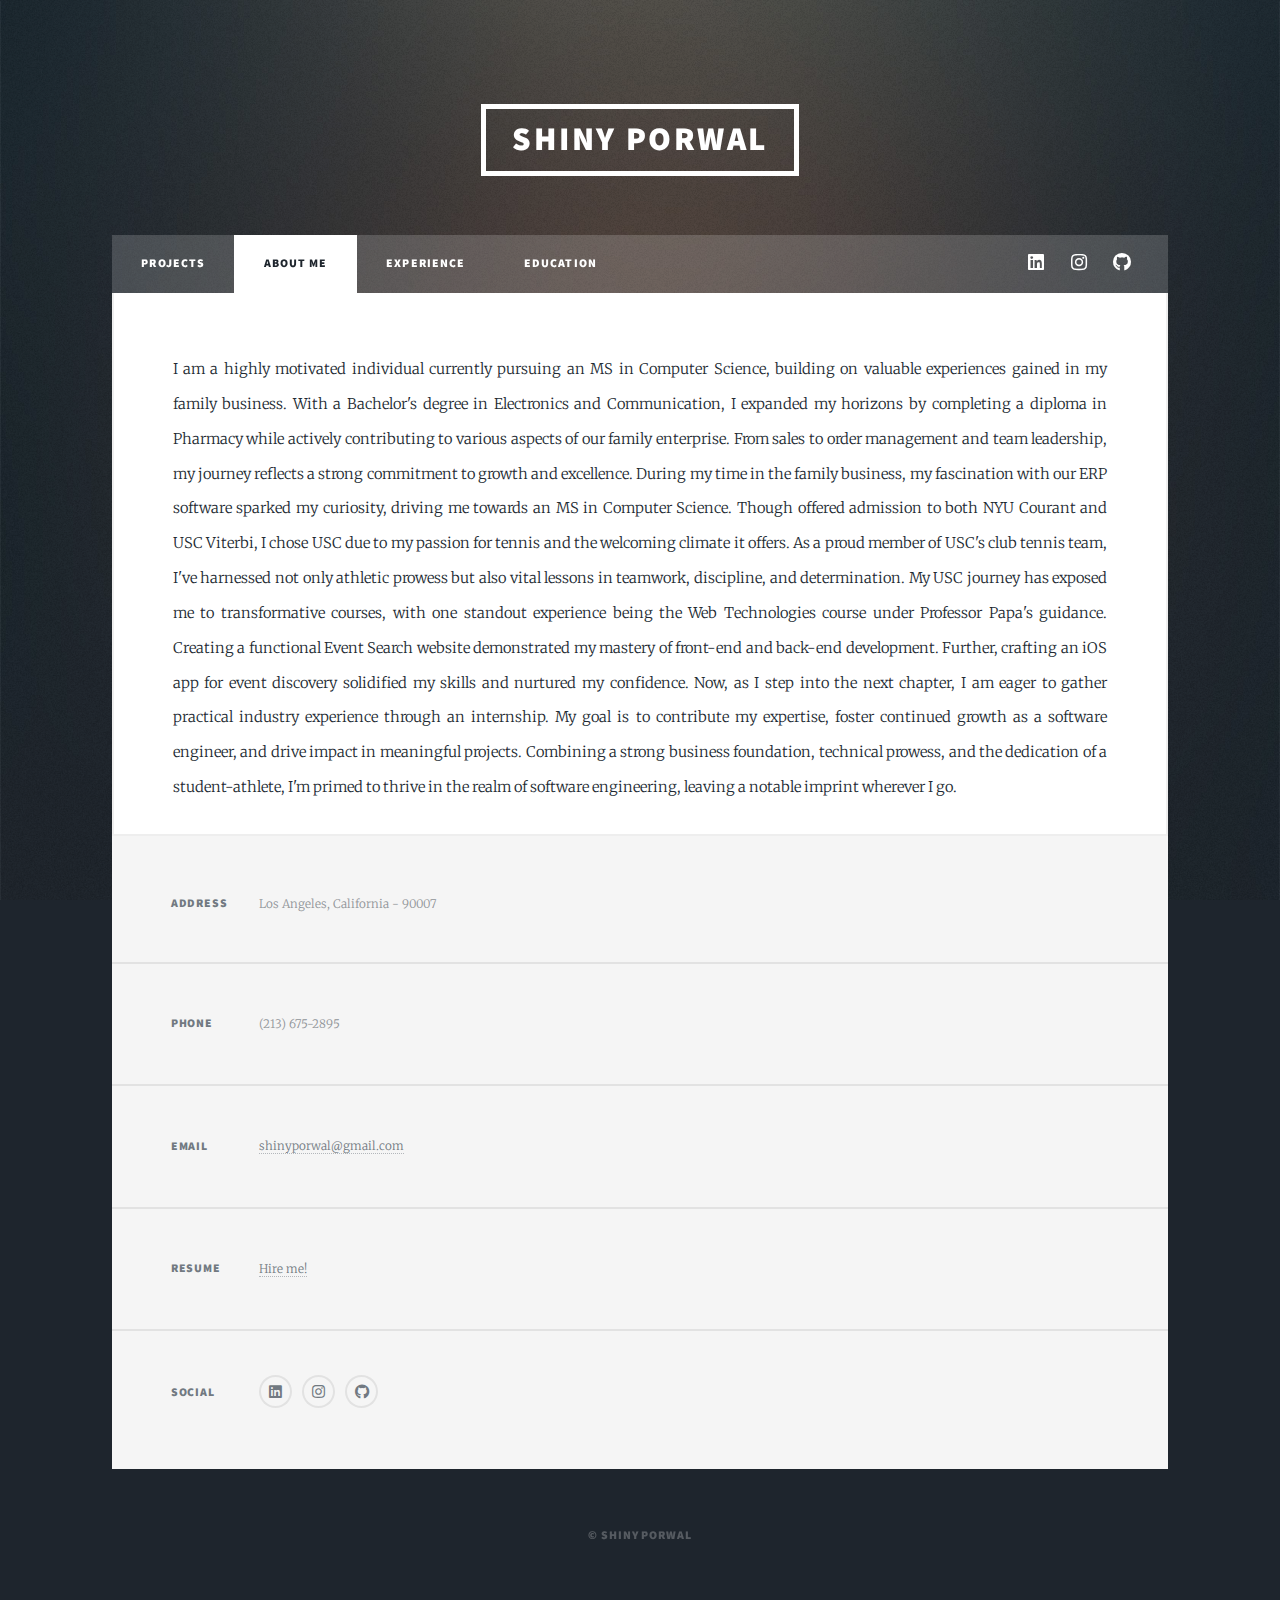
==== about.html @ 439f9ef3 "Add files via upload" ====
<!DOCTYPE html>

<html>
  <head>
    <title>About Shiny</title>
    <meta charset="utf-8" />
    <meta
      name="viewport"
      content="width=device-width, initial-scale=1, user-scalable=no"
    />
    <link rel="stylesheet" href="assets/css/main.css" />
    <noscript
      ><link rel="stylesheet" href="assets/css/noscript.css"
    /></noscript>
  </head>
  <body class="is-preload">
    <!-- Wrapper -->
    <div id="wrapper">
      <!-- Header -->
      <header id="header">
        <a class="logo">Shiny Porwal</a>
      </header>

      <!-- Nav -->
      <nav id="nav">
        <ul class="links">
          <li><a href="index.html">Projects</a></li>
          <li class="active"><a href="about.html">About Me</a></li>
          <li><a href="work.html">Experience</a></li>
          <li><a href="education.html">Education</a></li>
        </ul>
        <ul class="icons">
          <li>
            <a
              href="https://www.linkedin.com/in/shinyporwal/"
              target="_blank"
              class="icon brands alt fa-linkedin"
              ><span class="label">LinkedIn</span></a
            >
          </li>
          <li>
            <a
              href="https://instagram.com/harrshithjain?igshid=OGQ5ZDc2ODk2ZA=="
              target="_blank"
              class="icon brands alt fa-instagram"
              ><span class="label">Instagram</span></a
            >
          </li>
          <li>
            <a
              href="https://github.com/constharshit"
              target="_blank"
              class="icon brands alt fa-github"
              ><span class="label">GitHub</span></a
            >
          </li>
        </ul>
      </nav>

      <!-- Main -->
      <div id="main">
        <!-- Box -->

        <div class="box">
        
          <p>
            I am a highly motivated individual currently pursuing an MS in
            Computer Science, building on valuable experiences gained in my
            family business. With a Bachelor's degree in Electronics and
            Communication, I expanded my horizons by completing a diploma in
            Pharmacy while actively contributing to various aspects of our
            family enterprise. From sales to order management and team
            leadership, my journey reflects a strong commitment to growth and
            excellence. During my time in the family business, my fascination
            with our ERP software sparked my curiosity, driving me towards an MS
            in Computer Science. Though offered admission to both NYU Courant
            and USC Viterbi, I chose USC due to my passion for tennis and the
            welcoming climate it offers. As a proud member of USC's club tennis
            team, I've harnessed not only athletic prowess but also vital
            lessons in teamwork, discipline, and determination. My USC journey
            has exposed me to transformative courses, with one standout
            experience being the Web Technologies course under Professor Papa's
            guidance. Creating a functional Event Search website demonstrated my
            mastery of front-end and back-end development. Further, crafting an
            iOS app for event discovery solidified my skills and nurtured my
            confidence. Now, as I step into the next chapter, I am eager to
            gather practical industry experience through an internship. My goal
            is to contribute my expertise, foster continued growth as a software
            engineer, and drive impact in meaningful projects. Combining a
            strong business foundation, technical prowess, and the dedication of
            a student-athlete, I'm primed to thrive in the realm of software
            engineering, leaving a notable imprint wherever I go.
          </p>
        </div>

        
      </div>

      <footer id="footer">
        <section class="split contact">
          <section class="alt">
            <h3>Address</h3>
            <p>Los Angeles, California - 90007</p>
          </section>
          <section>
            <h3>Phone</h3>
            <p>(213) 675-2895</p>
          </section>
          <section>
            <h3>Email</h3>
            <p>
              <a href="mailto:shinyporwal@gmail.com" target="_blank"
                >shinyporwal@gmail.com</a
              >
            </p>
          </section>
          <section>
            <h3>Resume</h3>
            <p>
              <a
                id="resumeLink"
                href="/assets/documents/ShinyPorwal_Porwal_Resume.pdf"
                target="_blank"
                >Hire me!</a
              >
            </p>
          </section>
          <section>
            <h3>Social</h3>
            <ul class="icons alt">
              <li>
                <a
                  href="https://www.linkedin.com/in/shinyporwal/"
                  target="_blank"
                  class="icon brands alt fa-linkedin"
                  ><span class="label">LinkedIn</span></a
                >
              </li>
              <li>
                <a
                  href="https://instagram.com/harrshithjain?igshid=OGQ5ZDc2ODk2ZA=="
                  target="_blank"
                  class="icon brands alt fa-instagram"
                  ><span class="label">Instagram</span></a
                >
              </li>
              <li>
                <a
                  href="https://github.com/constharshit"
                  target="_blank"
                  class="icon brands alt fa-github"
                  ><span class="label">GitHub</span></a
                >
              </li>
            </ul>
          </section>
        </section>
      </footer>

      <!-- Copyright -->
      <div id="copyright">
        <ul>
          <li>&copy; Shiny Porwal</li>
         
        </ul>
      </div>
    </div>

    <!-- Scripts -->
    <script src="assets/js/jquery.min.js"></script>
    <script src="assets/js/jquery.scrollex.min.js"></script>
    <script src="assets/js/jquery.scrolly.min.js"></script>
    <script src="assets/js/browser.min.js"></script>
    <script src="assets/js/breakpoints.min.js"></script>
    <script src="assets/js/util.js"></script>
    <script src="assets/js/main.js"></script>
  </body>
</html>
---- assets/css/main.css ----
@import url(fontawesome-all.min.css);
@import url("https://fonts.googleapis.com/css?family=Merriweather:300,700,300italic,700italic|Source+Sans+Pro:900");

/*
	Massively by HTML5 UP
	html5up.net | @ajlkn
	Free for personal and commercial use under the CCA 3.0 license (html5up.net/license)
*/

html, body, div, span, applet, object,
iframe, h1, h2, h3, h4, h5, h6, p, blockquote,
pre, a, abbr, acronym, address, big, cite,
code, del, dfn, em, img, ins, kbd, q, s, samp,
small, strike, strong, sub, sup, tt, var, b,
u, i, center, dl, dt, dd, ol, ul, li, fieldset,
form, label, legend, table, caption, tbody,
tfoot, thead, tr, th, td, article, aside,
canvas, details, embed, figure, figcaption,
footer, header, hgroup, menu, nav, output, ruby,
section, summary, time, mark, audio, video {
	margin: 0;
	padding: 0;
	border: 0;
	font-size: 100%;
	font: inherit;
	vertical-align: baseline;}

article, aside, details, figcaption, figure,
footer, header, hgroup, menu, nav, section {
	display: block;}

body {
	line-height: 1;
}

ol, ul {
	list-style: none;
}

blockquote, q {
	quotes: none;
}

	blockquote:before, blockquote:after, q:before, q:after {
		content: '';
		content: none;
	}

table {
	border-collapse: collapse;
	border-spacing: 0;
}

body {
	-webkit-text-size-adjust: none;
}

mark {
	background-color: transparent;
	color: inherit;
}

input::-moz-focus-inner {
	border: 0;
	padding: 0;
}

input, select, textarea {
	-moz-appearance: none;
	-webkit-appearance: none;
	-ms-appearance: none;
	appearance: none;
}

/* Basic */

	@-ms-viewport {
		width: device-width;
	}

	body {
		-ms-overflow-style: scrollbar;
	}

	@media screen and (max-width: 480px) {

		html, body {
			min-width: 320px;
		}

	}

	html {
		box-sizing: border-box;
	}

	*, *:before, *:after {
		box-sizing: inherit;
	}

	body {
		background-color: #1e252d;
	}

		body.is-preload *, body.is-preload *:before, body.is-preload *:after {
			-moz-animation: none !important;
			-webkit-animation: none !important;
			-ms-animation: none !important;
			animation: none !important;
			-moz-transition: none !important;
			-webkit-transition: none !important;
			-ms-transition: none !important;
			transition: none !important;
		}

/* Type */

	html {
		font-size: 16pt;
	}

		@media screen and (max-width: 1680px) {

			html {
				font-size: 12pt;
			}

		}

		@media screen and (max-width: 1280px) {

			html {
				font-size: 11pt;
			}

		}

		@media screen and (max-width: 360px) {

			html {
				font-size: 10pt;
			}

		}

	body {
		color: #212931;
	}

	body, input, select, textarea {
		font-family: "Merriweather", Georgia, serif;
		font-weight: 300;
		font-size: 1rem;
		line-height: 2.375;
	}

	a {
		-moz-transition: color 0.2s ease-in-out, background-color 0.2s ease-in-out, border-color 0.2s ease-in-out, box-shadow 0.2s ease-in-out;
		-webkit-transition: color 0.2s ease-in-out, background-color 0.2s ease-in-out, border-color 0.2s ease-in-out, box-shadow 0.2s ease-in-out;
		-ms-transition: color 0.2s ease-in-out, background-color 0.2s ease-in-out, border-color 0.2s ease-in-out, box-shadow 0.2s ease-in-out;
		transition: color 0.2s ease-in-out, background-color 0.2s ease-in-out, border-color 0.2s ease-in-out, box-shadow 0.2s ease-in-out;
		border-bottom: dotted 1px;
		text-decoration: none;
	}

		a:hover {
			border-bottom-color: transparent;
		}

	strong, b {
		font-weight: 600;
	}

	em, i {
		font-style: italic;
	}

	p {
		text-align: justify;
		margin: 0 0 2rem 0;
	}

	h1, h2, h3, h4, h5, h6 {
		font-family: "Source Sans Pro", Helvetica, sans-serif;
		font-weight: 900;
		line-height: 1.5;
		letter-spacing: 0.075em;
		text-transform: uppercase;
		margin: 0 0 1rem 0;
	}

		h1 a, h2 a, h3 a, h4 a, h5 a, h6 a {
			border-bottom: 0;
			color: inherit;
			text-decoration: none;
		}

	h1 {
		font-size: 4rem;
		line-height: 1.1;
		margin: 0 0 2rem 0;
	}

	h2 {
		font-size: 1.75rem;
		line-height: 1.3;
		margin: 0 0 1.5rem 0;
	}

	h3 {
		font-size: 1.25rem;
		margin: 0 0 1.5rem 0;
	}

	h4 {
		font-size: 1rem;
	}

	h5 {
		font-size: 0.9rem;
	}

	h6 {
		font-size: 0.8rem;
	}

	sub {
		font-size: 0.8rem;
		position: relative;
		top: 0.5rem;
	}

	sup {
		font-size: 0.8rem;
		position: relative;
		top: -0.5rem;
	}

	blockquote {
		border-left: solid 4px;
		font-style: italic;
		margin: 0 0 2rem 0;
		padding: 0.5rem 0 0.5rem 2rem;
	}

	code {
		border: solid 2px;
		font-family: "Courier New", monospace;
		font-size: 0.9rem;
		margin: 0 0.25rem;
		padding: 0.25rem 0.65rem;
	}

	pre {
		-webkit-overflow-scrolling: touch;
		font-family: "Courier New", monospace;
		font-size: 0.9rem;
		margin: 0 0 2rem 0;
	}

		pre code {
			display: block;
			line-height: 1.75;
			padding: 1rem 1.5rem;
			overflow-x: auto;
		}

	hr {
		border: 0;
		border-bottom: solid 2px;
		margin: 3rem 0;
	}

		hr.major {
			margin: 5rem 0;
		}

	.align-left {
		text-align: left;
	}

	.align-center {
		text-align: center;
	}

	.align-right {
		text-align: right;
	}

	input, select, textarea {
		color: #212931;
	}

	a {
		color: #212931;
		border-bottom-color: rgba(33, 41, 49, 0.5);
	}

		a:hover {
			border-bottom-color: transparent;
			color: #18bfef !important;
		}

	strong, b {
		color: #212931;
	}

	h1, h2, h3, h4, h5, h6 {
		color: #212931;
	}

	blockquote {
		border-left-color: #eeeeee;
	}

	code {
		background: rgba(220, 220, 220, 0.25);
		border-color: #eeeeee;
	}

	hr {
		border-bottom-color: #eeeeee;
	}

/* Row */

	.row {
		display: flex;
		flex-wrap: wrap;
		box-sizing: border-box;
		align-items: stretch;
	}

		.row > * {
			box-sizing: border-box;
		}

		.row.gtr-uniform > * > :last-child {
			margin-bottom: 0;
		}

		.row.aln-left {
			justify-content: flex-start;
		}

		.row.aln-center {
			justify-content: center;
		}

		.row.aln-right {
			justify-content: flex-end;
		}

		.row.aln-top {
			align-items: flex-start;
		}

		.row.aln-middle {
			align-items: center;
		}

		.row.aln-bottom {
			align-items: flex-end;
		}

		.row > .imp {
			order: -1;
		}

		.row > .col-1 {
			width: 8.33333%;
		}

		.row > .off-1 {
			margin-left: 8.33333%;
		}

		.row > .col-2 {
			width: 16.66667%;
		}

		.row > .off-2 {
			margin-left: 16.66667%;
		}

		.row > .col-3 {
			width: 25%;
		}

		.row > .off-3 {
			margin-left: 25%;
		}

		.row > .col-4 {
			width: 33.33333%;
		}

		.row > .off-4 {
			margin-left: 33.33333%;
		}

		.row > .col-5 {
			width: 41.66667%;
		}

		.row > .off-5 {
			margin-left: 41.66667%;
		}

		.row > .col-6 {
			width: 50%;
		}

		.row > .off-6 {
			margin-left: 50%;
		}

		.row > .col-7 {
			width: 58.33333%;
		}

		.row > .off-7 {
			margin-left: 58.33333%;
		}

		.row > .col-8 {
			width: 66.66667%;
		}

		.row > .off-8 {
			margin-left: 66.66667%;
		}

		.row > .col-9 {
			width: 75%;
		}

		.row > .off-9 {
			margin-left: 75%;
		}

		.row > .col-10 {
			width: 83.33333%;
		}

		.row > .off-10 {
			margin-left: 83.33333%;
		}

		.row > .col-11 {
			width: 91.66667%;
		}

		.row > .off-11 {
			margin-left: 91.66667%;
		}

		.row > .col-12 {
			width: 100%;
		}

		.row > .off-12 {
			margin-left: 100%;
		}

		.row.gtr-0 {
			margin-top: 0;
			margin-left: 0rem;
		}

			.row.gtr-0 > * {
				padding: 0 0 0 0rem;
			}

			.row.gtr-0.gtr-uniform {
				margin-top: 0rem;
			}

				.row.gtr-0.gtr-uniform > * {
					padding-top: 0rem;
				}

		.row.gtr-25 {
			margin-top: 0;
			margin-left: -0.375rem;
		}

			.row.gtr-25 > * {
				padding: 0 0 0 0.375rem;
			}

			.row.gtr-25.gtr-uniform {
				margin-top: -0.375rem;
			}

				.row.gtr-25.gtr-uniform > * {
					padding-top: 0.375rem;
				}

		.row.gtr-50 {
			margin-top: 0;
			margin-left: -0.75rem;
		}

			.row.gtr-50 > * {
				padding: 0 0 0 0.75rem;
			}

			.row.gtr-50.gtr-uniform {
				margin-top: -0.75rem;
			}

				.row.gtr-50.gtr-uniform > * {
					padding-top: 0.75rem;
				}

		.row {
			margin-top: 0;
			margin-left: -1.5rem;
		}

			.row > * {
				padding: 0 0 0 1.5rem;
			}

			.row.gtr-uniform {
				margin-top: -1.5rem;
			}

				.row.gtr-uniform > * {
					padding-top: 1.5rem;
				}

		.row.gtr-150 {
			margin-top: 0;
			margin-left: -2.25rem;
		}

			.row.gtr-150 > * {
				padding: 0 0 0 2.25rem;
			}

			.row.gtr-150.gtr-uniform {
				margin-top: -2.25rem;
			}

				.row.gtr-150.gtr-uniform > * {
					padding-top: 2.25rem;
				}

		.row.gtr-200 {
			margin-top: 0;
			margin-left: -3rem;
		}

			.row.gtr-200 > * {
				padding: 0 0 0 3rem;
			}

			.row.gtr-200.gtr-uniform {
				margin-top: -3rem;
			}

				.row.gtr-200.gtr-uniform > * {
					padding-top: 3rem;
				}

		@media screen and (max-width: 1680px) {

			.row {
				display: flex;
				flex-wrap: wrap;
				box-sizing: border-box;
				align-items: stretch;
			}

				.row > * {
					box-sizing: border-box;
				}

				.row.gtr-uniform > * > :last-child {
					margin-bottom: 0;
				}

				.row.aln-left {
					justify-content: flex-start;
				}

				.row.aln-center {
					justify-content: center;
				}

				.row.aln-right {
					justify-content: flex-end;
				}

				.row.aln-top {
					align-items: flex-start;
				}

				.row.aln-middle {
					align-items: center;
				}

				.row.aln-bottom {
					align-items: flex-end;
				}

				.row > .imp-xlarge {
					order: -1;
				}

				.row > .col-1-xlarge {
					width: 8.33333%;
				}

				.row > .off-1-xlarge {
					margin-left: 8.33333%;
				}

				.row > .col-2-xlarge {
					width: 16.66667%;
				}

				.row > .off-2-xlarge {
					margin-left: 16.66667%;
				}

				.row > .col-3-xlarge {
					width: 25%;
				}

				.row > .off-3-xlarge {
					margin-left: 25%;
				}

				.row > .col-4-xlarge {
					width: 33.33333%;
				}

				.row > .off-4-xlarge {
					margin-left: 33.33333%;
				}

				.row > .col-5-xlarge {
					width: 41.66667%;
				}

				.row > .off-5-xlarge {
					margin-left: 41.66667%;
				}

				.row > .col-6-xlarge {
					width: 50%;
				}

				.row > .off-6-xlarge {
					margin-left: 50%;
				}

				.row > .col-7-xlarge {
					width: 58.33333%;
				}

				.row > .off-7-xlarge {
					margin-left: 58.33333%;
				}

				.row > .col-8-xlarge {
					width: 66.66667%;
				}

				.row > .off-8-xlarge {
					margin-left: 66.66667%;
				}

				.row > .col-9-xlarge {
					width: 75%;
				}

				.row > .off-9-xlarge {
					margin-left: 75%;
				}

				.row > .col-10-xlarge {
					width: 83.33333%;
				}

				.row > .off-10-xlarge {
					margin-left: 83.33333%;
				}

				.row > .col-11-xlarge {
					width: 91.66667%;
				}

				.row > .off-11-xlarge {
					margin-left: 91.66667%;
				}

				.row > .col-12-xlarge {
					width: 100%;
				}

				.row > .off-12-xlarge {
					margin-left: 100%;
				}

				.row.gtr-0 {
					margin-top: 0;
					margin-left: 0rem;
				}

					.row.gtr-0 > * {
						padding: 0 0 0 0rem;
					}

					.row.gtr-0.gtr-uniform {
						margin-top: 0rem;
					}

						.row.gtr-0.gtr-uniform > * {
							padding-top: 0rem;
						}

				.row.gtr-25 {
					margin-top: 0;
					margin-left: -0.375rem;
				}

					.row.gtr-25 > * {
						padding: 0 0 0 0.375rem;
					}

					.row.gtr-25.gtr-uniform {
						margin-top: -0.375rem;
					}

						.row.gtr-25.gtr-uniform > * {
							padding-top: 0.375rem;
						}

				.row.gtr-50 {
					margin-top: 0;
					margin-left: -0.75rem;
				}

					.row.gtr-50 > * {
						padding: 0 0 0 0.75rem;
					}

					.row.gtr-50.gtr-uniform {
						margin-top: -0.75rem;
					}

						.row.gtr-50.gtr-uniform > * {
							padding-top: 0.75rem;
						}

				.row {
					margin-top: 0;
					margin-left: -1.5rem;
				}

					.row > * {
						padding: 0 0 0 1.5rem;
					}

					.row.gtr-uniform {
						margin-top: -1.5rem;
					}

						.row.gtr-uniform > * {
							padding-top: 1.5rem;
						}

				.row.gtr-150 {
					margin-top: 0;
					margin-left: -2.25rem;
				}

					.row.gtr-150 > * {
						padding: 0 0 0 2.25rem;
					}

					.row.gtr-150.gtr-uniform {
						margin-top: -2.25rem;
					}

						.row.gtr-150.gtr-uniform > * {
							padding-top: 2.25rem;
						}

				.row.gtr-200 {
					margin-top: 0;
					margin-left: -3rem;
				}

					.row.gtr-200 > * {
						padding: 0 0 0 3rem;
					}

					.row.gtr-200.gtr-uniform {
						margin-top: -3rem;
					}

						.row.gtr-200.gtr-uniform > * {
							padding-top: 3rem;
						}

		}

		@media screen and (max-width: 1280px) {

			.row {
				display: flex;
				flex-wrap: wrap;
				box-sizing: border-box;
				align-items: stretch;
			}

				.row > * {
					box-sizing: border-box;
				}

				.row.gtr-uniform > * > :last-child {
					margin-bottom: 0;
				}

				.row.aln-left {
					justify-content: flex-start;
				}

				.row.aln-center {
					justify-content: center;
				}

				.row.aln-right {
					justify-content: flex-end;
				}

				.row.aln-top {
					align-items: flex-start;
				}

				.row.aln-middle {
					align-items: center;
				}

				.row.aln-bottom {
					align-items: flex-end;
				}

				.row > .imp-large {
					order: -1;
				}

				.row > .col-1-large {
					width: 8.33333%;
				}

				.row > .off-1-large {
					margin-left: 8.33333%;
				}

				.row > .col-2-large {
					width: 16.66667%;
				}

				.row > .off-2-large {
					margin-left: 16.66667%;
				}

				.row > .col-3-large {
					width: 25%;
				}

				.row > .off-3-large {
					margin-left: 25%;
				}

				.row > .col-4-large {
					width: 33.33333%;
				}

				.row > .off-4-large {
					margin-left: 33.33333%;
				}

				.row > .col-5-large {
					width: 41.66667%;
				}

				.row > .off-5-large {
					margin-left: 41.66667%;
				}

				.row > .col-6-large {
					width: 50%;
				}

				.row > .off-6-large {
					margin-left: 50%;
				}

				.row > .col-7-large {
					width: 58.33333%;
				}

				.row > .off-7-large {
					margin-left: 58.33333%;
				}

				.row > .col-8-large {
					width: 66.66667%;
				}

				.row > .off-8-large {
					margin-left: 66.66667%;
				}

				.row > .col-9-large {
					width: 75%;
				}

				.row > .off-9-large {
					margin-left: 75%;
				}

				.row > .col-10-large {
					width: 83.33333%;
				}

				.row > .off-10-large {
					margin-left: 83.33333%;
				}

				.row > .col-11-large {
					width: 91.66667%;
				}

				.row > .off-11-large {
					margin-left: 91.66667%;
				}

				.row > .col-12-large {
					width: 100%;
				}

				.row > .off-12-large {
					margin-left: 100%;
				}

				.row.gtr-0 {
					margin-top: 0;
					margin-left: 0rem;
				}

					.row.gtr-0 > * {
						padding: 0 0 0 0rem;
					}

					.row.gtr-0.gtr-uniform {
						margin-top: 0rem;
					}

						.row.gtr-0.gtr-uniform > * {
							padding-top: 0rem;
						}

				.row.gtr-25 {
					margin-top: 0;
					margin-left: -0.375rem;
				}

					.row.gtr-25 > * {
						padding: 0 0 0 0.375rem;
					}

					.row.gtr-25.gtr-uniform {
						margin-top: -0.375rem;
					}

						.row.gtr-25.gtr-uniform > * {
							padding-top: 0.375rem;
						}

				.row.gtr-50 {
					margin-top: 0;
					margin-left: -0.75rem;
				}

					.row.gtr-50 > * {
						padding: 0 0 0 0.75rem;
					}

					.row.gtr-50.gtr-uniform {
						margin-top: -0.75rem;
					}

						.row.gtr-50.gtr-uniform > * {
							padding-top: 0.75rem;
						}

				.row {
					margin-top: 0;
					margin-left: -1.5rem;
				}

					.row > * {
						padding: 0 0 0 1.5rem;
					}

					.row.gtr-uniform {
						margin-top: -1.5rem;
					}

						.row.gtr-uniform > * {
							padding-top: 1.5rem;
						}

				.row.gtr-150 {
					margin-top: 0;
					margin-left: -2.25rem;
				}

					.row.gtr-150 > * {
						padding: 0 0 0 2.25rem;
					}

					.row.gtr-150.gtr-uniform {
						margin-top: -2.25rem;
					}

						.row.gtr-150.gtr-uniform > * {
							padding-top: 2.25rem;
						}

				.row.gtr-200 {
					margin-top: 0;
					margin-left: -3rem;
				}

					.row.gtr-200 > * {
						padding: 0 0 0 3rem;
					}

					.row.gtr-200.gtr-uniform {
						margin-top: -3rem;
					}

						.row.gtr-200.gtr-uniform > * {
							padding-top: 3rem;
						}

		}

		@media screen and (max-width: 980px) {

			.row {
				display: flex;
				flex-wrap: wrap;
				box-sizing: border-box;
				align-items: stretch;
			}

				.row > * {
					box-sizing: border-box;
				}

				.row.gtr-uniform > * > :last-child {
					margin-bottom: 0;
				}

				.row.aln-left {
					justify-content: flex-start;
				}

				.row.aln-center {
					justify-content: center;
				}

				.row.aln-right {
					justify-content: flex-end;
				}

				.row.aln-top {
					align-items: flex-start;
				}

				.row.aln-middle {
					align-items: center;
				}

				.row.aln-bottom {
					align-items: flex-end;
				}

				.row > .imp-medium {
					order: -1;
				}

				.row > .col-1-medium {
					width: 8.33333%;
				}

				.row > .off-1-medium {
					margin-left: 8.33333%;
				}

				.row > .col-2-medium {
					width: 16.66667%;
				}

				.row > .off-2-medium {
					margin-left: 16.66667%;
				}

				.row > .col-3-medium {
					width: 25%;
				}

				.row > .off-3-medium {
					margin-left: 25%;
				}

				.row > .col-4-medium {
					width: 33.33333%;
				}

				.row > .off-4-medium {
					margin-left: 33.33333%;
				}

				.row > .col-5-medium {
					width: 41.66667%;
				}

				.row > .off-5-medium {
					margin-left: 41.66667%;
				}

				.row > .col-6-medium {
					width: 50%;
				}

				.row > .off-6-medium {
					margin-left: 50%;
				}

				.row > .col-7-medium {
					width: 58.33333%;
				}

				.row > .off-7-medium {
					margin-left: 58.33333%;
				}

				.row > .col-8-medium {
					width: 66.66667%;
				}

				.row > .off-8-medium {
					margin-left: 66.66667%;
				}

				.row > .col-9-medium {
					width: 75%;
				}

				.row > .off-9-medium {
					margin-left: 75%;
				}

				.row > .col-10-medium {
					width: 83.33333%;
				}

				.row > .off-10-medium {
					margin-left: 83.33333%;
				}

				.row > .col-11-medium {
					width: 91.66667%;
				}

				.row > .off-11-medium {
					margin-left: 91.66667%;
				}

				.row > .col-12-medium {
					width: 100%;
				}

				.row > .off-12-medium {
					margin-left: 100%;
				}

				.row.gtr-0 {
					margin-top: 0;
					margin-left: 0rem;
				}

					.row.gtr-0 > * {
						padding: 0 0 0 0rem;
					}

					.row.gtr-0.gtr-uniform {
						margin-top: 0rem;
					}

						.row.gtr-0.gtr-uniform > * {
							padding-top: 0rem;
						}

				.row.gtr-25 {
					margin-top: 0;
					margin-left: -0.375rem;
				}

					.row.gtr-25 > * {
						padding: 0 0 0 0.375rem;
					}

					.row.gtr-25.gtr-uniform {
						margin-top: -0.375rem;
					}

						.row.gtr-25.gtr-uniform > * {
							padding-top: 0.375rem;
						}

				.row.gtr-50 {
					margin-top: 0;
					margin-left: -0.75rem;
				}

					.row.gtr-50 > * {
						padding: 0 0 0 0.75rem;
					}

					.row.gtr-50.gtr-uniform {
						margin-top: -0.75rem;
					}

						.row.gtr-50.gtr-uniform > * {
							padding-top: 0.75rem;
						}

				.row {
					margin-top: 0;
					margin-left: -1.5rem;
				}

					.row > * {
						padding: 0 0 0 1.5rem;
					}

					.row.gtr-uniform {
						margin-top: -1.5rem;
					}

						.row.gtr-uniform > * {
							padding-top: 1.5rem;
						}

				.row.gtr-150 {
					margin-top: 0;
					margin-left: -2.25rem;
				}

					.row.gtr-150 > * {
						padding: 0 0 0 2.25rem;
					}

					.row.gtr-150.gtr-uniform {
						margin-top: -2.25rem;
					}

						.row.gtr-150.gtr-uniform > * {
							padding-top: 2.25rem;
						}

				.row.gtr-200 {
					margin-top: 0;
					margin-left: -3rem;
				}

					.row.gtr-200 > * {
						padding: 0 0 0 3rem;
					}

					.row.gtr-200.gtr-uniform {
						margin-top: -3rem;
					}

						.row.gtr-200.gtr-uniform > * {
							padding-top: 3rem;
						}

		}

		@media screen and (max-width: 736px) {

			.row {
				display: flex;
				flex-wrap: wrap;
				box-sizing: border-box;
				align-items: stretch;
			}

				.row > * {
					box-sizing: border-box;
				}

				.row.gtr-uniform > * > :last-child {
					margin-bottom: 0;
				}

				.row.aln-left {
					justify-content: flex-start;
				}

				.row.aln-center {
					justify-content: center;
				}

				.row.aln-right {
					justify-content: flex-end;
				}

				.row.aln-top {
					align-items: flex-start;
				}

				.row.aln-middle {
					align-items: center;
				}

				.row.aln-bottom {
					align-items: flex-end;
				}

				.row > .imp-small {
					order: -1;
				}

				.row > .col-1-small {
					width: 8.33333%;
				}

				.row > .off-1-small {
					margin-left: 8.33333%;
				}

				.row > .col-2-small {
					width: 16.66667%;
				}

				.row > .off-2-small {
					margin-left: 16.66667%;
				}

				.row > .col-3-small {
					width: 25%;
				}

				.row > .off-3-small {
					margin-left: 25%;
				}

				.row > .col-4-small {
					width: 33.33333%;
				}

				.row > .off-4-small {
					margin-left: 33.33333%;
				}

				.row > .col-5-small {
					width: 41.66667%;
				}

				.row > .off-5-small {
					margin-left: 41.66667%;
				}

				.row > .col-6-small {
					width: 50%;
				}

				.row > .off-6-small {
					margin-left: 50%;
				}

				.row > .col-7-small {
					width: 58.33333%;
				}

				.row > .off-7-small {
					margin-left: 58.33333%;
				}

				.row > .col-8-small {
					width: 66.66667%;
				}

				.row > .off-8-small {
					margin-left: 66.66667%;
				}

				.row > .col-9-small {
					width: 75%;
				}

				.row > .off-9-small {
					margin-left: 75%;
				}

				.row > .col-10-small {
					width: 83.33333%;
				}

				.row > .off-10-small {
					margin-left: 83.33333%;
				}

				.row > .col-11-small {
					width: 91.66667%;
				}

				.row > .off-11-small {
					margin-left: 91.66667%;
				}

				.row > .col-12-small {
					width: 100%;
				}

				.row > .off-12-small {
					margin-left: 100%;
				}

				.row.gtr-0 {
					margin-top: 0;
					margin-left: 0rem;
				}

					.row.gtr-0 > * {
						padding: 0 0 0 0rem;
					}

					.row.gtr-0.gtr-uniform {
						margin-top: 0rem;
					}

						.row.gtr-0.gtr-uniform > * {
							padding-top: 0rem;
						}

				.row.gtr-25 {
					margin-top: 0;
					margin-left: -0.375rem;
				}

					.row.gtr-25 > * {
						padding: 0 0 0 0.375rem;
					}

					.row.gtr-25.gtr-uniform {
						margin-top: -0.375rem;
					}

						.row.gtr-25.gtr-uniform > * {
							padding-top: 0.375rem;
						}

				.row.gtr-50 {
					margin-top: 0;
					margin-left: -0.75rem;
				}

					.row.gtr-50 > * {
						padding: 0 0 0 0.75rem;
					}

					.row.gtr-50.gtr-uniform {
						margin-top: -0.75rem;
					}

						.row.gtr-50.gtr-uniform > * {
							padding-top: 0.75rem;
						}

				.row {
					margin-top: 0;
					margin-left: -1.5rem;
				}

					.row > * {
						padding: 0 0 0 1.5rem;
					}

					.row.gtr-uniform {
						margin-top: -1.5rem;
					}

						.row.gtr-uniform > * {
							padding-top: 1.5rem;
						}

				.row.gtr-150 {
					margin-top: 0;
					margin-left: -2.25rem;
				}

					.row.gtr-150 > * {
						padding: 0 0 0 2.25rem;
					}

					.row.gtr-150.gtr-uniform {
						margin-top: -2.25rem;
					}

						.row.gtr-150.gtr-uniform > * {
							padding-top: 2.25rem;
						}

				.row.gtr-200 {
					margin-top: 0;
					margin-left: -3rem;
				}

					.row.gtr-200 > * {
						padding: 0 0 0 3rem;
					}

					.row.gtr-200.gtr-uniform {
						margin-top: -3rem;
					}

						.row.gtr-200.gtr-uniform > * {
							padding-top: 3rem;
						}

		}

		@media screen and (max-width: 480px) {

			.row {
				display: flex;
				flex-wrap: wrap;
				box-sizing: border-box;
				align-items: stretch;
			}

				.row > * {
					box-sizing: border-box;
				}

				.row.gtr-uniform > * > :last-child {
					margin-bottom: 0;
				}

				.row.aln-left {
					justify-content: flex-start;
				}

				.row.aln-center {
					justify-content: center;
				}

				.row.aln-right {
					justify-content: flex-end;
				}

				.row.aln-top {
					align-items: flex-start;
				}

				.row.aln-middle {
					align-items: center;
				}

				.row.aln-bottom {
					align-items: flex-end;
				}

				.row > .imp-xsmall {
					order: -1;
				}

				.row > .col-1-xsmall {
					width: 8.33333%;
				}

				.row > .off-1-xsmall {
					margin-left: 8.33333%;
				}

				.row > .col-2-xsmall {
					width: 16.66667%;
				}

				.row > .off-2-xsmall {
					margin-left: 16.66667%;
				}

				.row > .col-3-xsmall {
					width: 25%;
				}

				.row > .off-3-xsmall {
					margin-left: 25%;
				}

				.row > .col-4-xsmall {
					width: 33.33333%;
				}

				.row > .off-4-xsmall {
					margin-left: 33.33333%;
				}

				.row > .col-5-xsmall {
					width: 41.66667%;
				}

				.row > .off-5-xsmall {
					margin-left: 41.66667%;
				}

				.row > .col-6-xsmall {
					width: 50%;
				}

				.row > .off-6-xsmall {
					margin-left: 50%;
				}

				.row > .col-7-xsmall {
					width: 58.33333%;
				}

				.row > .off-7-xsmall {
					margin-left: 58.33333%;
				}

				.row > .col-8-xsmall {
					width: 66.66667%;
				}

				.row > .off-8-xsmall {
					margin-left: 66.66667%;
				}

				.row > .col-9-xsmall {
					width: 75%;
				}

				.row > .off-9-xsmall {
					margin-left: 75%;
				}

				.row > .col-10-xsmall {
					width: 83.33333%;
				}

				.row > .off-10-xsmall {
					margin-left: 83.33333%;
				}

				.row > .col-11-xsmall {
					width: 91.66667%;
				}

				.row > .off-11-xsmall {
					margin-left: 91.66667%;
				}

				.row > .col-12-xsmall {
					width: 100%;
				}

				.row > .off-12-xsmall {
					margin-left: 100%;
				}

				.row.gtr-0 {
					margin-top: 0;
					margin-left: 0rem;
				}

					.row.gtr-0 > * {
						padding: 0 0 0 0rem;
					}

					.row.gtr-0.gtr-uniform {
						margin-top: 0rem;
					}

						.row.gtr-0.gtr-uniform > * {
							padding-top: 0rem;
						}

				.row.gtr-25 {
					margin-top: 0;
					margin-left: -0.375rem;
				}

					.row.gtr-25 > * {
						padding: 0 0 0 0.375rem;
					}

					.row.gtr-25.gtr-uniform {
						margin-top: -0.375rem;
					}

						.row.gtr-25.gtr-uniform > * {
							padding-top: 0.375rem;
						}

				.row.gtr-50 {
					margin-top: 0;
					margin-left: -0.75rem;
				}

					.row.gtr-50 > * {
						padding: 0 0 0 0.75rem;
					}

					.row.gtr-50.gtr-uniform {
						margin-top: -0.75rem;
					}

						.row.gtr-50.gtr-uniform > * {
							padding-top: 0.75rem;
						}

				.row {
					margin-top: 0;
					margin-left: -1.5rem;
				}

					.row > * {
						padding: 0 0 0 1.5rem;
					}

					.row.gtr-uniform {
						margin-top: -1.5rem;
					}

						.row.gtr-uniform > * {
							padding-top: 1.5rem;
						}

				.row.gtr-150 {
					margin-top: 0;
					margin-left: -2.25rem;
				}

					.row.gtr-150 > * {
						padding: 0 0 0 2.25rem;
					}

					.row.gtr-150.gtr-uniform {
						margin-top: -2.25rem;
					}

						.row.gtr-150.gtr-uniform > * {
							padding-top: 2.25rem;
						}

				.row.gtr-200 {
					margin-top: 0;
					margin-left: -3rem;
				}

					.row.gtr-200 > * {
						padding: 0 0 0 3rem;
					}

					.row.gtr-200.gtr-uniform {
						margin-top: -3rem;
					}

						.row.gtr-200.gtr-uniform > * {
							padding-top: 3rem;
						}

		}

		@media screen and (max-width: 360px) {

			.row {
				display: flex;
				flex-wrap: wrap;
				box-sizing: border-box;
				align-items: stretch;
			}

				.row > * {
					box-sizing: border-box;
				}

				.row.gtr-uniform > * > :last-child {
					margin-bottom: 0;
				}

				.row.aln-left {
					justify-content: flex-start;
				}

				.row.aln-center {
					justify-content: center;
				}

				.row.aln-right {
					justify-content: flex-end;
				}

				.row.aln-top {
					align-items: flex-start;
				}

				.row.aln-middle {
					align-items: center;
				}

				.row.aln-bottom {
					align-items: flex-end;
				}

				.row > .imp-xxsmall {
					order: -1;
				}

				.row > .col-1-xxsmall {
					width: 8.33333%;
				}

				.row > .off-1-xxsmall {
					margin-left: 8.33333%;
				}

				.row > .col-2-xxsmall {
					width: 16.66667%;
				}

				.row > .off-2-xxsmall {
					margin-left: 16.66667%;
				}

				.row > .col-3-xxsmall {
					width: 25%;
				}

				.row > .off-3-xxsmall {
					margin-left: 25%;
				}

				.row > .col-4-xxsmall {
					width: 33.33333%;
				}

				.row > .off-4-xxsmall {
					margin-left: 33.33333%;
				}

				.row > .col-5-xxsmall {
					width: 41.66667%;
				}

				.row > .off-5-xxsmall {
					margin-left: 41.66667%;
				}

				.row > .col-6-xxsmall {
					width: 50%;
				}

				.row > .off-6-xxsmall {
					margin-left: 50%;
				}

				.row > .col-7-xxsmall {
					width: 58.33333%;
				}

				.row > .off-7-xxsmall {
					margin-left: 58.33333%;
				}

				.row > .col-8-xxsmall {
					width: 66.66667%;
				}

				.row > .off-8-xxsmall {
					margin-left: 66.66667%;
				}

				.row > .col-9-xxsmall {
					width: 75%;
				}

				.row > .off-9-xxsmall {
					margin-left: 75%;
				}

				.row > .col-10-xxsmall {
					width: 83.33333%;
				}

				.row > .off-10-xxsmall {
					margin-left: 83.33333%;
				}

				.row > .col-11-xxsmall {
					width: 91.66667%;
				}

				.row > .off-11-xxsmall {
					margin-left: 91.66667%;
				}

				.row > .col-12-xxsmall {
					width: 100%;
				}

				.row > .off-12-xxsmall {
					margin-left: 100%;
				}

				.row.gtr-0 {
					margin-top: 0;
					margin-left: 0rem;
				}

					.row.gtr-0 > * {
						padding: 0 0 0 0rem;
					}

					.row.gtr-0.gtr-uniform {
						margin-top: 0rem;
					}

						.row.gtr-0.gtr-uniform > * {
							padding-top: 0rem;
						}

				.row.gtr-25 {
					margin-top: 0;
					margin-left: -0.375rem;
				}

					.row.gtr-25 > * {
						padding: 0 0 0 0.375rem;
					}

					.row.gtr-25.gtr-uniform {
						margin-top: -0.375rem;
					}

						.row.gtr-25.gtr-uniform > * {
							padding-top: 0.375rem;
						}

				.row.gtr-50 {
					margin-top: 0;
					margin-left: -0.75rem;
				}

					.row.gtr-50 > * {
						padding: 0 0 0 0.75rem;
					}

					.row.gtr-50.gtr-uniform {
						margin-top: -0.75rem;
					}

						.row.gtr-50.gtr-uniform > * {
							padding-top: 0.75rem;
						}

				.row {
					margin-top: 0;
					margin-left: -1.5rem;
				}

					.row > * {
						padding: 0 0 0 1.5rem;
					}

					.row.gtr-uniform {
						margin-top: -1.5rem;
					}

						.row.gtr-uniform > * {
							padding-top: 1.5rem;
						}

				.row.gtr-150 {
					margin-top: 0;
					margin-left: -2.25rem;
				}

					.row.gtr-150 > * {
						padding: 0 0 0 2.25rem;
					}

					.row.gtr-150.gtr-uniform {
						margin-top: -2.25rem;
					}

						.row.gtr-150.gtr-uniform > * {
							padding-top: 2.25rem;
						}

				.row.gtr-200 {
					margin-top: 0;
					margin-left: -3rem;
				}

					.row.gtr-200 > * {
						padding: 0 0 0 3rem;
					}

					.row.gtr-200.gtr-uniform {
						margin-top: -3rem;
					}

						.row.gtr-200.gtr-uniform > * {
							padding-top: 3rem;
						}

		}

/* Box */

	.box {
		border: solid 2px;
		margin-bottom: 2rem;
		padding: 1.5rem;
	}

		.box > :last-child,
		.box > :last-child > :last-child,
		.box > :last-child > :last-child > :last-child {
			margin-bottom: 0;
		}

		.box.alt {
			border: 0;
			border-radius: 0;
			padding: 0;
		}

	.box {
		border-color: #eeeeee;
	}

/* Button */

	input[type="submit"],
	input[type="reset"],
	input[type="button"],
	button,
	.button {
		-moz-appearance: none;
		-webkit-appearance: none;
		-ms-appearance: none;
		appearance: none;
		-moz-transition: background-color 0.2s ease-in-out, box-shadow 0.2s ease-in-out, color 0.2s ease-in-out;
		-webkit-transition: background-color 0.2s ease-in-out, box-shadow 0.2s ease-in-out, color 0.2s ease-in-out;
		-ms-transition: background-color 0.2s ease-in-out, box-shadow 0.2s ease-in-out, color 0.2s ease-in-out;
		transition: background-color 0.2s ease-in-out, box-shadow 0.2s ease-in-out, color 0.2s ease-in-out;
		border: 0;
		border-radius: 0;
		cursor: pointer;
		display: inline-block;
		font-family: "Source Sans Pro", Helvetica, sans-serif;
		font-size: 0.8rem;
		font-weight: 900;
		letter-spacing: 0.075em;
		height: 3rem;
		line-height: 3rem;
		padding: 0 2rem;
		text-align: center;
		text-decoration: none;
		text-transform: uppercase;
		white-space: nowrap;
	}

		input[type="submit"].icon:before,
		input[type="reset"].icon:before,
		input[type="button"].icon:before,
		button.icon:before,
		.button.icon:before {
			margin-right: 0.5rem;
		}

		input[type="submit"].icon.solo,
		input[type="reset"].icon.solo,
		input[type="button"].icon.solo,
		button.icon.solo,
		.button.icon.solo {
			position: relative;
			width: 4rem;
			height: 4rem;
			line-height: 4rem;
			border-radius: 4rem;
			text-indent: 4rem;
			overflow: hidden;
			padding: 0;
			white-space: nowrap;
		}

			input[type="submit"].icon.solo:before,
			input[type="reset"].icon.solo:before,
			input[type="button"].icon.solo:before,
			button.icon.solo:before,
			.button.icon.solo:before {
				position: absolute;
				display: block;
				top: 0;
				left: 0;
				width: inherit;
				height: inherit;
				line-height: inherit;
				font-size: 1.25rem;
				margin-right: 0;
				text-align: center;
				text-indent: 0;
			}

		input[type="submit"].fit,
		input[type="reset"].fit,
		input[type="button"].fit,
		button.fit,
		.button.fit {
			width: 100%;
		}

		input[type="submit"].small,
		input[type="reset"].small,
		input[type="button"].small,
		button.small,
		.button.small {
			font-size: 0.7rem;
			height: 2.5rem;
			line-height: 2.5rem;
			padding: 0 1.5rem;
		}

		input[type="submit"].large,
		input[type="reset"].large,
		input[type="button"].large,
		button.large,
		.button.large {
			font-size: 0.9rem;
			height: 3.5rem;
			line-height: 3.5rem;
			padding: 0 2.75rem;
		}

		@media screen and (max-width: 980px) {

			input[type="submit"],
			input[type="reset"],
			input[type="button"],
			button,
			.button {
				font-size: 0.9rem;
				height: 3.25rem;
				line-height: 3.25rem;
			}

				input[type="submit"].large,
				input[type="reset"].large,
				input[type="button"].large,
				button.large,
				.button.large {
					font-size: 1rem;
					height: 3.75rem;
					line-height: 3.75rem;
				}

		}

		input[type="submit"].disabled, input[type="submit"]:disabled,
		input[type="reset"].disabled,
		input[type="reset"]:disabled,
		input[type="button"].disabled,
		input[type="button"]:disabled,
		button.disabled,
		button:disabled,
		.button.disabled,
		.button:disabled {
			pointer-events: none;
			opacity: 0.25;
		}

	input[type="submit"],
	input[type="reset"],
	input[type="button"],
	button,
	.button {
		background-color: transparent;
		box-shadow: inset 0 0 0 2px #212931;
		color: #212931 !important;
	}

		input[type="submit"]:hover,
		input[type="reset"]:hover,
		input[type="button"]:hover,
		button:hover,
		.button:hover {
			box-shadow: inset 0 0 0 2px #18bfef;
			color: #18bfef !important;
		}

		input[type="submit"].primary,
		input[type="reset"].primary,
		input[type="button"].primary,
		button.primary,
		.button.primary {
			background-color: #212931;
			box-shadow: none;
			color: #ffffff !important;
		}

			input[type="submit"].primary:hover,
			input[type="reset"].primary:hover,
			input[type="button"].primary:hover,
			button.primary:hover,
			.button.primary:hover {
				background-color: #18bfef;
			}

/* Form */

	form {
		margin: 0 0 2rem 0;
	}

		form > :last-child {
			margin-bottom: 0;
		}

		form > .fields {
			display: -moz-flex;
			display: -webkit-flex;
			display: -ms-flex;
			display: flex;
			-moz-flex-wrap: wrap;
			-webkit-flex-wrap: wrap;
			-ms-flex-wrap: wrap;
			flex-wrap: wrap;
			width: calc(100% + 3rem);
			margin: -1.5rem 0 2rem -1.5rem;
		}

			form > .fields > .field {
				-moz-flex-grow: 0;
				-webkit-flex-grow: 0;
				-ms-flex-grow: 0;
				flex-grow: 0;
				-moz-flex-shrink: 0;
				-webkit-flex-shrink: 0;
				-ms-flex-shrink: 0;
				flex-shrink: 0;
				padding: 1.5rem 0 0 1.5rem;
				width: calc(100% - 1.5rem);
			}

				form > .fields > .field.half {
					width: calc(50% - 0.75rem);
				}

				form > .fields > .field.third {
					width: calc(100%/3 - 0.5rem);
				}

				form > .fields > .field.quarter {
					width: calc(25% - 0.375rem);
				}

		@media screen and (max-width: 480px) {

			form > .fields {
				width: calc(100% + 3rem);
				margin: -1.5rem 0 2rem -1.5rem;
			}

				form > .fields > .field {
					padding: 1.5rem 0 0 1.5rem;
					width: calc(100% - 1.5rem);
				}

					form > .fields > .field.half {
						width: calc(100% - 1.5rem);
					}

					form > .fields > .field.third {
						width: calc(100% - 1.5rem);
					}

					form > .fields > .field.quarter {
						width: calc(100% - 1.5rem);
					}

		}

	label {
		display: block;
		font-family: "Source Sans Pro", Helvetica, sans-serif;
		font-weight: 900;
		line-height: 1.5;
		letter-spacing: 0.075em;
		font-size: 0.8rem;
		text-transform: uppercase;
		margin: 0 0 0.75rem 0;
	}

		@media screen and (max-width: 980px) {

			label {
				font-size: 0.9rem;
			}

		}

	input[type="text"],
	input[type="password"],
	input[type="email"],
	select,
	textarea {
		-moz-appearance: none;
		-webkit-appearance: none;
		-ms-appearance: none;
		appearance: none;
		background: transparent;
		border-radius: 0;
		border: solid 2px;
		color: inherit;
		display: block;
		outline: 0;
		padding: 0 1rem;
		text-decoration: none;
		width: 100%;
	}

		input[type="text"]:invalid,
		input[type="password"]:invalid,
		input[type="email"]:invalid,
		select:invalid,
		textarea:invalid {
			box-shadow: none;
		}

	select {
		background-size: 1.25rem;
		background-repeat: no-repeat;
		background-position: calc(100% - 1rem) center;
		height: 3rem;
		padding-right: 3rem;
		text-overflow: ellipsis;
	}

		select:focus::-ms-value {
			background-color: transparent;
		}

		select::-ms-expand {
			display: none;
		}

	input[type="text"],
	input[type="password"],
	input[type="email"],
	select {
		height: 3rem;
	}

	textarea {
		padding: 0.75rem 1rem;
	}

	input[type="checkbox"],
	input[type="radio"] {
		-moz-appearance: none;
		-webkit-appearance: none;
		-ms-appearance: none;
		appearance: none;
		display: block;
		float: left;
		margin-right: -2rem;
		opacity: 0;
		width: 1rem;
		z-index: -1;
	}

		input[type="checkbox"] + label,
		input[type="radio"] + label {
			text-decoration: none;
			cursor: pointer;
			display: inline-block;
			font-size: 1rem;
			letter-spacing: 0;
			font-family: "Merriweather", Georgia, serif;
			text-transform: none;
			font-weight: 300;
			padding-left: 2.8rem;
			padding-right: 1rem;
			position: relative;
		}

			input[type="checkbox"] + label:before,
			input[type="radio"] + label:before {
				-moz-osx-font-smoothing: grayscale;
				-webkit-font-smoothing: antialiased;
				display: inline-block;
				font-style: normal;
				font-variant: normal;
				text-rendering: auto;
				line-height: 1;
				text-transform: none !important;
				font-family: 'Font Awesome 5 Free';
				font-weight: 900;
			}

			input[type="checkbox"] + label:before,
			input[type="radio"] + label:before {
				border-radius: 0;
				border: solid 2px;
				content: '';
				display: inline-block;
				font-size: 0.8rem;
				height: 1.8rem;
				left: 0;
				line-height: 1.65rem;
				position: absolute;
				text-align: center;
				top: -0.125rem;
				width: 1.8rem;
			}

		input[type="checkbox"]:checked + label:before,
		input[type="radio"]:checked + label:before {
			content: '\f00c';
		}

	input[type="checkbox"] + label:before {
		border-radius: 0;
	}

	input[type="radio"] + label:before {
		border-radius: 100%;
	}

	::-webkit-input-placeholder {
		opacity: 1.0;
	}

	:-moz-placeholder {
		opacity: 1.0;
	}

	::-moz-placeholder {
		opacity: 1.0;
	}

	:-ms-input-placeholder {
		opacity: 1.0;
	}

	label {
		color: #212931;
	}

	input[type="text"],
	input[type="password"],
	input[type="email"],
	select,
	textarea {
		border-color: #eeeeee;
	}

		input[type="text"]:focus,
		input[type="password"]:focus,
		input[type="email"]:focus,
		select:focus,
		textarea:focus {
			border-color: #18bfef;
		}

	select {
		background-image: url("data:image/svg+xml;charset=utf8,%3Csvg xmlns='http://www.w3.org/2000/svg' width='40' height='40' preserveAspectRatio='none' viewBox='0 0 40 40'%3E%3Cpath d='M9.4,12.3l10.4,10.4l10.4-10.4c0.2-0.2,0.5-0.4,0.9-0.4c0.3,0,0.6,0.1,0.9,0.4l3.3,3.3c0.2,0.2,0.4,0.5,0.4,0.9 c0,0.4-0.1,0.6-0.4,0.9L20.7,31.9c-0.2,0.2-0.5,0.4-0.9,0.4c-0.3,0-0.6-0.1-0.9-0.4L4.3,17.3c-0.2-0.2-0.4-0.5-0.4-0.9 c0-0.4,0.1-0.6,0.4-0.9l3.3-3.3c0.2-0.2,0.5-0.4,0.9-0.4S9.1,12.1,9.4,12.3z' fill='%23eeeeee' /%3E%3C/svg%3E");
	}

		select option {
			background-color: #ffffff;
			color: #212931;
		}

	.select-wrapper:before {
		color: #eeeeee;
	}

	input[type="checkbox"] + label,
	input[type="radio"] + label {
		color: #212931;
	}

		input[type="checkbox"] + label:before,
		input[type="radio"] + label:before {
			border-color: #eeeeee;
		}

	input[type="checkbox"]:checked + label:before,
	input[type="radio"]:checked + label:before {
		background-color: #212931;
		border-color: #212931;
		color: #ffffff;
	}

	input[type="checkbox"]:focus + label:before,
	input[type="radio"]:focus + label:before {
		border-color: #18bfef;
	}

	::-webkit-input-placeholder {
		color: #909498 !important;
	}

	:-moz-placeholder {
		color: #909498 !important;
	}

	::-moz-placeholder {
		color: #909498 !important;
	}

	:-ms-input-placeholder {
		color: #909498 !important;
	}

	.formerize-placeholder {
		color: #909498 !important;
	}

/* Icon */

	.icon {
		text-decoration: none;
		border-bottom: none;
		position: relative;
	}

		.icon:before {
			-moz-osx-font-smoothing: grayscale;
			-webkit-font-smoothing: antialiased;
			display: inline-block;
			font-style: normal;
			font-variant: normal;
			text-rendering: auto;
			line-height: 1;
			text-transform: none !important;
			font-family: 'Font Awesome 5 Free';
			font-weight: 400;
		}

		.icon > .label {
			display: none;
		}

		.icon:before {
			line-height: inherit;
		}

		.icon.solid:before {
			font-weight: 900;
		}

		.icon.brands:before {
			font-family: 'Font Awesome 5 Brands';
		}

/* Image */

	.image {
		border: 0;
		display: inline-block;
		position: relative;
	}

		.image img {
			display: block;
		}

		.image.left, .image.right {
			max-width: 40%;
		}

			.image.left img, .image.right img {
				width: 100%;
			}

		.image.left {
			float: left;
			margin: 0 2rem 2rem 0;
			top: 0.75rem;
		}

		.image.right {
			float: right;
			margin: 0 0 2rem 2rem;
			top: 0.75rem;
		}

		.image.fit {
			display: block;
			margin: 2.5rem 0;
			width: 100%;
		}

			.image.fit:first-child {
				margin-top: 0;
			}

			.image.fit img {
				width: 100%;
			}

		.image.main {
			display: block;
			margin: 4rem 0;
			width: 100%;
		}

			.image.main:first-child {
				margin-top: 0;
			}

			.image.main img {
				width: 100%;
			}

		@media screen and (max-width: 736px) {

			.image.fit {
				margin: 2rem 0;
			}

			.image.main {
				margin: 2rem 0;
			}

		}

	a.image {
		overflow: hidden;
	}

		a.image img {
			-moz-transition: -moz-transform 0.2s ease-out;
			-webkit-transition: -webkit-transform 0.2s ease-out;
			-ms-transition: -ms-transform 0.2s ease-out;
			transition: transform 0.2s ease-out;
		}

		a.image:hover img {
			-moz-transform: scale(1.05);
			-webkit-transform: scale(1.05);
			-ms-transform: scale(1.05);
			transform: scale(1.05);
		}

/* Actions */

	ul.actions {
		display: -moz-flex;
		display: -webkit-flex;
		display: -ms-flex;
		display: flex;
		cursor: default;
		list-style: none;
		margin-left: -1rem;
		padding-left: 0;
	}

		ul.actions li {
			padding: 0 0 0 1rem;
			vertical-align: middle;
		}

		ul.actions.special {
			-moz-justify-content: center;
			-webkit-justify-content: center;
			-ms-justify-content: center;
			justify-content: center;
			width: 100%;
			margin-left: 0;
		}

			ul.actions.special li:first-child {
				padding-left: 0;
			}

		ul.actions.stacked {
			-moz-flex-direction: column;
			-webkit-flex-direction: column;
			-ms-flex-direction: column;
			flex-direction: column;
			margin-left: 0;
		}

			ul.actions.stacked li {
				padding: 1.3rem 0 0 0;
			}

				ul.actions.stacked li:first-child {
					padding-top: 0;
				}

		ul.actions.fit {
			width: calc(100% + 1rem);
		}

			ul.actions.fit li {
				-moz-flex-grow: 1;
				-webkit-flex-grow: 1;
				-ms-flex-grow: 1;
				flex-grow: 1;
				-moz-flex-shrink: 1;
				-webkit-flex-shrink: 1;
				-ms-flex-shrink: 1;
				flex-shrink: 1;
				width: 100%;
			}

				ul.actions.fit li > * {
					width: 100%;
				}

			ul.actions.fit.stacked {
				width: 100%;
			}

		@media screen and (max-width: 480px) {

			ul.actions:not(.fixed) {
				-moz-flex-direction: column;
				-webkit-flex-direction: column;
				-ms-flex-direction: column;
				flex-direction: column;
				margin-left: 0;
				width: 100% !important;
			}

				ul.actions:not(.fixed) li {
					-moz-flex-grow: 1;
					-webkit-flex-grow: 1;
					-ms-flex-grow: 1;
					flex-grow: 1;
					-moz-flex-shrink: 1;
					-webkit-flex-shrink: 1;
					-ms-flex-shrink: 1;
					flex-shrink: 1;
					padding: 1rem 0 0 0;
					text-align: center;
					width: 100%;
				}

					ul.actions:not(.fixed) li > * {
						width: 100%;
					}

					ul.actions:not(.fixed) li:first-child {
						padding-top: 0;
					}

					ul.actions:not(.fixed) li input[type="submit"],
					ul.actions:not(.fixed) li input[type="reset"],
					ul.actions:not(.fixed) li input[type="button"],
					ul.actions:not(.fixed) li button,
					ul.actions:not(.fixed) li .button {
						width: 100%;
					}

						ul.actions:not(.fixed) li input[type="submit"].icon:before,
						ul.actions:not(.fixed) li input[type="reset"].icon:before,
						ul.actions:not(.fixed) li input[type="button"].icon:before,
						ul.actions:not(.fixed) li button.icon:before,
						ul.actions:not(.fixed) li .button.icon:before {
							margin-left: -0.5rem;
						}

		}

/* Icons */

	ul.icons {
		cursor: default;
		list-style: none;
		padding-left: 0;
	}

		ul.icons li {
			display: inline-block;
			padding: 0 0.5rem 0 0;
			vertical-align: middle;
		}

			ul.icons li:last-child {
				padding-right: 0;
			}

			ul.icons li .icon:before {
				width: 2.25rem;
				height: 2.25rem;
				line-height: 2.25rem;
				display: inline-block;
				text-align: center;
				border-radius: 100%;
				font-size: 1.25rem;
			}

		ul.icons.alt li .icon:before {
			-moz-transition: color 0.2s ease-in-out, background-color 0.2s ease-in-out, border-color 0.2s ease-in-out, box-shadow 0.2s ease-in-out;
			-webkit-transition: color 0.2s ease-in-out, background-color 0.2s ease-in-out, border-color 0.2s ease-in-out, box-shadow 0.2s ease-in-out;
			-ms-transition: color 0.2s ease-in-out, background-color 0.2s ease-in-out, border-color 0.2s ease-in-out, box-shadow 0.2s ease-in-out;
			transition: color 0.2s ease-in-out, background-color 0.2s ease-in-out, border-color 0.2s ease-in-out, box-shadow 0.2s ease-in-out;
			font-size: 1rem;
		}

/* List */

	ol {
		list-style: decimal;
		margin: 0 0 2rem 0;
		padding-left: 1.25rem;
	}

		ol li {
			padding-left: 0.25rem;
		}

	ul {
		list-style: disc;
		margin: 0 0 2rem 0;
		padding-left: 1rem;
	}

		ul li {
			padding-left: 0.5rem;
		}

		ul.divided {
			list-style: none;
			padding-left: 0;
		}

			ul.divided li {
				border-top: solid 1px;
				padding: 0.5rem 0;
			}

				ul.divided li:first-child {
					border-top: 0;
					padding-top: 0;
				}

	dl {
		margin: 0 0 2rem 0;
	}

		dl dt {
			display: block;
			font-weight: 600;
			margin: 0 0 1rem 0;
		}

		dl dd {
			margin-left: 2rem;
		}

	ul.divided li {
		border-top-color: #eeeeee;
	}

	ul.icons li a.icon:hover:before {
		color: #18bfef;
	}

	ul.icons.alt li .icon:before {
		box-shadow: inset 0 0 0 2px #eeeeee;
	}

	ul.icons.alt li a.icon:hover:before {
		box-shadow: inset 0 0 0 2px #18bfef;
	}

/* Section/Article */

	section.special, article.special {
		text-align: center;
	}

	header {
		cursor: default;
	}

		header > .date {
			display: block;
			font-size: 0.8rem;
			height: 1;
			margin: 0 0 1rem 0;
			position: relative;
		}

		header > p {
			font-style: italic;
		}

		header > h1 + p {
			font-size: 1.1rem;
			margin-top: -0.5rem;
			line-height: 2;
		}

		header > h2 + p {
			font-size: 1rem;
			margin-top: -0.75rem;
		}

		header > h3 + p {
			font-size: 0.9rem;
			margin-top: -0.75rem;
		}

		header > h4 + p {
			font-size: 0.8rem;
			margin-top: -0.75rem;
		}

		header.major {
			margin: 0 0 4rem 0;
			text-align: center;
		}

			header.major > :last-child {
				margin-bottom: 0;
			}

			header.major > p {
				margin-top: 0;
				text-align: center;
			}

			header.major > .date {
				font-size: 1rem;
				margin: 0 0 4rem 0;
			}

				header.major > .date:before, header.major > .date:after {
					content: '';
					display: block;
					position: absolute;
					top: 50%;
					width: calc(50% - 6rem);
					border-top: solid 2px;
				}

				header.major > .date:before {
					left: 0;
				}

				header.major > .date:after {
					right: 0;
				}

		@media screen and (max-width: 980px) {

			header br {
				display: none;
			}

		}

		@media screen and (max-width: 736px) {

			header.major {
				margin: 0 0 2rem 0;
			}

		}

	header.major .date:before, header.major .date:after {
		border-top-color: #eeeeee;
	}

/* Table */

	.table-wrapper {
		-webkit-overflow-scrolling: touch;
		overflow-x: auto;
	}

	table {
		margin: 0 0 2rem 0;
		width: 100%;
	}

		table tbody tr {
			border: solid 1px;
			border-left: 0;
			border-right: 0;
		}

		table td {
			padding: 0.75rem 0.75rem;
		}

		table th {
			font-family: "Source Sans Pro", Helvetica, sans-serif;
			font-size: 0.8rem;
			font-weight: 900;
			letter-spacing: 0.075em;
			line-height: 1.5;
			padding: 0 0.75rem 0.75rem 0.75rem;
			text-align: left;
			text-transform: uppercase;
		}

			@media screen and (max-width: 980px) {

				table th {
					font-size: 0.9rem;
				}

			}

		table thead {
			border-bottom: solid 2px;
		}

		table tfoot {
			border-top: solid 2px;
		}

		table.alt {
			border-collapse: separate;
		}

			table.alt tbody tr td {
				border: solid 1px;
				border-left-width: 0;
				border-top-width: 0;
			}

				table.alt tbody tr td:first-child {
					border-left-width: 1px;
				}

			table.alt tbody tr:first-child td {
				border-top-width: 1px;
			}

			table.alt thead {
				border-bottom: 0;
			}

			table.alt tfoot {
				border-top: 0;
			}

	table tbody tr {
		border-color: #eeeeee;
	}

		table tbody tr:nth-child(2n + 1) {
			background-color: rgba(220, 220, 220, 0.25);
		}

	table th {
		color: #212931;
	}

	table thead {
		border-bottom-color: #eeeeee;
	}

	table tfoot {
		border-top-color: #eeeeee;
	}

	table.alt tbody tr td {
		border-color: #eeeeee;
	}

/* Pagination */

	.pagination {
		display: -moz-inline-flex;
		display: -webkit-inline-flex;
		display: -ms-inline-flex;
		display: inline-flex;
		-moz-user-select: none;
		-webkit-user-select: none;
		-ms-user-select: none;
		user-select: none;
		cursor: default;
		list-style: none;
		margin: 0 0 2rem 2px;
		padding: 0;
	}

		.pagination a, .pagination span {
			-moz-transition: background-color 0.2s ease-in-out, border-color 0.2s ease-in-out, box-shadow 0.2s ease-in-out, color 0.2s ease-in-out;
			-webkit-transition: background-color 0.2s ease-in-out, border-color 0.2s ease-in-out, box-shadow 0.2s ease-in-out, color 0.2s ease-in-out;
			-ms-transition: background-color 0.2s ease-in-out, border-color 0.2s ease-in-out, box-shadow 0.2s ease-in-out, color 0.2s ease-in-out;
			transition: background-color 0.2s ease-in-out, border-color 0.2s ease-in-out, box-shadow 0.2s ease-in-out, color 0.2s ease-in-out;
			border: solid 2px;
			display: inline-block;
			font-family: "Source Sans Pro", Helvetica, sans-serif;
			font-size: 0.8rem;
			font-weight: 900;
			height: 3rem;
			letter-spacing: 0.075em;
			line-height: calc(3rem - 4px);
			margin-left: -2px;
			min-width: 3rem;
			position: relative;
			text-align: center;
			text-decoration: none;
			text-transform: uppercase;
		}

		.pagination .next, .pagination .previous {
			text-decoration: none;
			padding: 0 1.75rem;
		}

			.pagination .next:before, .pagination .previous:before {
				-moz-osx-font-smoothing: grayscale;
				-webkit-font-smoothing: antialiased;
				display: inline-block;
				font-style: normal;
				font-variant: normal;
				text-rendering: auto;
				line-height: 1;
				text-transform: none !important;
				font-family: 'Font Awesome 5 Free';
				font-weight: 900;
			}

			.pagination .next:before, .pagination .previous:before {
				display: inline-block;
				color: inherit !important;
				line-height: inherit;
			}

		.pagination .previous:before {
			content: '\f104';
			margin-right: 0.9375em;
		}

		.pagination .next:before {
			content: '\f105';
			float: right;
			margin-left: 0.9375em;
		}

		@media screen and (max-width: 980px) {

			.pagination a, .pagination span {
				font-size: 0.9rem;
			}

		}

		@media screen and (max-width: 480px) {

			.pagination .page, .pagination .extra {
				display: none;
			}

		}

	.pagination a, .pagination span {
		border-color: #eeeeee;
	}

	.pagination a {
		color: #212931 !important;
	}

		.pagination a:hover {
			color: #18bfef !important;
			border-color: #18bfef;
			z-index: 1;
		}

			.pagination a:hover + a,
			.pagination a:hover + span {
				border-left-color: #18bfef;
			}

		.pagination a.active {
			background-color: #eeeeee;
		}

	.pagination span {
		color: #eeeeee;
	}

/* Wrapper */

	#wrapper {
		-moz-transition: opacity 0.5s ease;
		-webkit-transition: opacity 0.5s ease;
		-ms-transition: opacity 0.5s ease;
		transition: opacity 0.5s ease;
		position: relative;
		z-index: 1;
		overflow: hidden;
	}

		#wrapper > .bg {
			position: absolute;
			top: 0;
			left: 0;
			width: 100%;
			height: 100%;
			background-color: #212931;
			background-image: url("../../images/overlay.png"), linear-gradient(0deg, rgba(0, 0, 0, 0.1), rgba(0, 0, 0, 0.1)), url("../../images/bg.jpg");
			background-size: auto,								auto,														100% auto;
			background-position: center,								center,														top center;
			background-repeat: repeat,								no-repeat,													no-repeat;
			background-attachment: scroll,								scroll,														scroll;
			z-index: -1;
		}

			#wrapper > .bg.fixed {
				position: fixed;
				width: 100vw;
				height: 100vh;
			}

		#wrapper.fade-in:before {
			pointer-events: none;
			-moz-transition: opacity 1s ease-in-out;
			-webkit-transition: opacity 1s ease-in-out;
			-ms-transition: opacity 1s ease-in-out;
			transition: opacity 1s ease-in-out;
			-moz-transition-delay: 0.75s;
			-webkit-transition-delay: 0.75s;
			-ms-transition-delay: 0.75s;
			transition-delay: 0.75s;
			background: #1e252d;
			content: '';
			display: block;
			height: 100%;
			left: 0;
			opacity: 0;
			position: fixed;
			top: 0;
			width: 100%;
		}

		body.is-preload #wrapper.fade-in:before {
			opacity: 1;
		}

		@media screen and (orientation: portrait) {

			#wrapper > .bg {
				background-size: auto,								auto,														auto 175%;
			}

		}

/* Intro */

	#intro {
		color: #ffffff;
		padding: 8rem 4rem 6rem 4rem ;
		-moz-align-items: center;
		-webkit-align-items: center;
		-ms-align-items: center;
		align-items: center;
		display: -moz-flex;
		display: -webkit-flex;
		display: -ms-flex;
		display: flex;
		-moz-flex-direction: column;
		-webkit-flex-direction: column;
		-ms-flex-direction: column;
		flex-direction: column;
		-moz-justify-content: -moz-flex-end;
		-webkit-justify-content: -webkit-flex-end;
		-ms-justify-content: -ms-flex-end;
		justify-content: flex-end;
		-moz-transition: opacity 1s ease, -moz-transform 1s ease;
		-webkit-transition: opacity 1s ease, -webkit-transform 1s ease;
		-ms-transition: opacity 1s ease, -ms-transform 1s ease;
		transition: opacity 1s ease, transform 1s ease;
		position: relative;
		cursor: default;
		text-align: center;
		z-index: 1;
		min-height: 100vh;
	}

		#intro input, #intro select, #intro textarea {
			color: #ffffff;
		}

		#intro a {
			color: #ffffff;
			border-bottom-color: rgba(255, 255, 255, 0.5);
		}

			#intro a:hover {
				border-bottom-color: transparent;
				color: #18bfef !important;
			}

		#intro strong, #intro b {
			color: #ffffff;
		}

		#intro h1, #intro h2, #intro h3, #intro h4, #intro h5, #intro h6 {
			color: #ffffff;
		}

		#intro blockquote {
			border-left-color: #ffffff;
		}

		#intro code {
			background: rgba(255, 255, 255, 0.075);
			border-color: #ffffff;
		}

		#intro hr {
			border-bottom-color: #ffffff;
		}

		#intro input[type="submit"],
		#intro input[type="reset"],
		#intro input[type="button"],
		#intro button,
		#intro .button {
			background-color: transparent;
			box-shadow: inset 0 0 0 2px #ffffff;
			color: #ffffff !important;
		}

			#intro input[type="submit"]:hover,
			#intro input[type="reset"]:hover,
			#intro input[type="button"]:hover,
			#intro button:hover,
			#intro .button:hover {
				box-shadow: inset 0 0 0 2px #18bfef;
				color: #18bfef !important;
			}

			#intro input[type="submit"].primary,
			#intro input[type="reset"].primary,
			#intro input[type="button"].primary,
			#intro button.primary,
			#intro .button.primary {
				background-color: #ffffff;
				box-shadow: none;
				color: #1e252d !important;
			}

				#intro input[type="submit"].primary:hover,
				#intro input[type="reset"].primary:hover,
				#intro input[type="button"].primary:hover,
				#intro button.primary:hover,
				#intro .button.primary:hover {
					background-color: #18bfef;
				}

		#intro h1 {
			font-size: 5rem;
			line-height: 1;
		}

		#intro p {
			font-size: 1.25rem;
			font-style: italic;
			margin-top: -0.25rem;
			text-align: center;
		}

		#intro + #header {
			margin-top: -20rem;
		}

			#intro + #header .logo {
				-moz-transform: translateY(2rem);
				-webkit-transform: translateY(2rem);
				-ms-transform: translateY(2rem);
				transform: translateY(2rem);
				opacity: 0;
				visibility: hidden;
			}

		#intro.hidden {
			pointer-events: none;
			-moz-transform: translateY(2rem);
			-webkit-transform: translateY(2rem);
			-ms-transform: translateY(2rem);
			transform: translateY(2rem);
			-moz-transition: opacity 0.5s ease, -moz-transform 0.5s ease, visibility 0.5s;
			-webkit-transition: opacity 0.5s ease, -webkit-transform 0.5s ease, visibility 0.5s;
			-ms-transition: opacity 0.5s ease, -ms-transform 0.5s ease, visibility 0.5s;
			transition: opacity 0.5s ease, transform 0.5s ease, visibility 0.5s;
			opacity: 0;
			visibility: hidden;
		}

			#intro.hidden + #header .logo {
				-moz-transform: translateY(0);
				-webkit-transform: translateY(0);
				-ms-transform: translateY(0);
				transform: translateY(0);
				opacity: 1;
				visibility: visible;
			}

		body.is-preload #intro {
			-moz-transform: translateY(2rem);
			-webkit-transform: translateY(2rem);
			-ms-transform: translateY(2rem);
			transform: translateY(2rem);
			opacity: 0;
		}

			body.is-preload #intro:not(.hidden) + #header + #nav {
				-moz-transform: translateY(4rem);
				-webkit-transform: translateY(4rem);
				-ms-transform: translateY(4rem);
				transform: translateY(4rem);
				opacity: 0;
			}

		@media screen and (max-width: 980px) {

			#intro {
				padding: 4rem 4rem 2rem 4rem ;
				min-height: 90vh;
			}

				#intro p br {
					display: none;
				}

				#intro + #header {
					margin-top: -14rem;
				}

		}

		@media screen and (max-width: 736px) {

			#intro {
				padding: 3rem 2rem 1rem 2rem ;
				min-height: 80vh;
			}

				#intro h1 {
					font-size: 3.25rem;
					line-height: 1.1;
					margin-bottom: 1rem;
				}

				#intro p {
					font-size: 1rem;
					margin-top: 0rem;
				}

				#intro .actions {
					display: none;
				}

		}

/* Header */

	#header {
		color: #ffffff;
		-moz-align-items: center;
		-webkit-align-items: center;
		-ms-align-items: center;
		align-items: center;
		display: -moz-flex;
		display: -webkit-flex;
		display: -ms-flex;
		display: flex;
		-moz-flex-direction: column;
		-webkit-flex-direction: column;
		-ms-flex-direction: column;
		flex-direction: column;
		-moz-justify-content: -moz-flex-end;
		-webkit-justify-content: -webkit-flex-end;
		-ms-justify-content: -ms-flex-end;
		justify-content: flex-end;
		pointer-events: none;
		-moz-user-select: none;
		-webkit-user-select: none;
		-ms-user-select: none;
		user-select: none;
		height: 20rem;
		padding-bottom: 8rem;
		position: relative;
		text-align: center;
		z-index: 2;
	}

		#header input, #header select, #header textarea {
			color: #ffffff;
		}

		#header a {
			color: #ffffff;
			border-bottom-color: rgba(255, 255, 255, 0.5);
		}

			#header a:hover {
				border-bottom-color: transparent;
				color: #18bfef !important;
			}

		#header strong, #header b {
			color: #ffffff;
		}

		#header h1, #header h2, #header h3, #header h4, #header h5, #header h6 {
			color: #ffffff;
		}

		#header blockquote {
			border-left-color: #ffffff;
		}

		#header code {
			background: rgba(255, 255, 255, 0.075);
			border-color: #ffffff;
		}

		#header hr {
			border-bottom-color: #ffffff;
		}

		#header .logo {
			-moz-transition: border-color 0.2s ease-in-out, color 0.2s ease-in-out, opacity 0.5s ease, -moz-transform 0.5s ease, visibility 0.5s;
			-webkit-transition: border-color 0.2s ease-in-out, color 0.2s ease-in-out, opacity 0.5s ease, -webkit-transform 0.5s ease, visibility 0.5s;
			-ms-transition: border-color 0.2s ease-in-out, color 0.2s ease-in-out, opacity 0.5s ease, -ms-transform 0.5s ease, visibility 0.5s;
			transition: border-color 0.2s ease-in-out, color 0.2s ease-in-out, opacity 0.5s ease, transform 0.5s ease, visibility 0.5s;
			pointer-events: auto;
			border-style: solid;
			border-color: #ffffff;
			border-width: 5px !important;
			font-family: "Source Sans Pro", Helvetica, sans-serif;
			font-size: 2.25rem;
			font-weight: 900;
			letter-spacing: 0.075em;
			line-height: 1;
			padding: 1rem 1.75rem;
			text-transform: uppercase;
			visibility: visible;
		}

			#header .logo:hover {
				border-color: #18bfef !important;
				color: #18bfef !important;
			}

		@media screen and (max-width: 980px) {

			#header {
				height: 14rem;
				padding-bottom: 4rem;
			}

		}

		@media screen and (max-width: 736px) {

			#header {
				padding-bottom: 3rem;
			}

				#header .logo {
					font-size: 1.75rem;
					border-width: 3px !important;
				}

		}

/* Nav */

	#nav {
		color: #ffffff;
		display: -moz-flex;
		display: -webkit-flex;
		display: -ms-flex;
		display: flex;
		-moz-transition: -moz-transform 1s ease, opacity 1s ease;
		-webkit-transition: -webkit-transform 1s ease, opacity 1s ease;
		-ms-transition: -ms-transform 1s ease, opacity 1s ease;
		transition: transform 1s ease, opacity 1s ease;
		background: rgba(255, 255, 255, 0.175);
		height: 4rem;
		line-height: 4rem;
		margin: -4rem auto 0 auto;
		overflow: hidden;
		padding: 0 2rem 0 0;
		position: relative;
		width: calc(100% - 4rem);
		max-width: 72rem;
		z-index: 2;
	}

		#nav ul.divided li {
			border-top-color: #ffffff;
		}

		#nav ul.icons li a.icon:hover:before {
			color: #18bfef;
		}

		#nav ul.icons.alt li .icon:before {
			box-shadow: inset 0 0 0 2px #ffffff;
		}

		#nav ul.icons.alt li a.icon:hover:before {
			box-shadow: inset 0 0 0 2px #18bfef;
		}

		#nav input, #nav select, #nav textarea {
			color: #ffffff;
		}

		#nav a {
			color: #ffffff;
			border-bottom-color: rgba(255, 255, 255, 0.5);
		}

			#nav a:hover {
				border-bottom-color: transparent;
				color: #18bfef !important;
			}

		#nav strong, #nav b {
			color: #ffffff;
		}

		#nav h1, #nav h2, #nav h3, #nav h4, #nav h5, #nav h6 {
			color: #ffffff;
		}

		#nav blockquote {
			border-left-color: #ffffff;
		}

		#nav code {
			background: rgba(255, 255, 255, 0.075);
			border-color: #ffffff;
		}

		#nav hr {
			border-bottom-color: #ffffff;
		}

		#nav ul.links {
			display: -moz-flex;
			display: -webkit-flex;
			display: -ms-flex;
			display: flex;
			-moz-flex-grow: 1;
			-webkit-flex-grow: 1;
			-ms-flex-grow: 1;
			flex-grow: 1;
			-moz-flex-shrink: 1;
			-webkit-flex-shrink: 1;
			-ms-flex-shrink: 1;
			flex-shrink: 1;
			font-family: "Source Sans Pro", Helvetica, sans-serif;
			font-weight: 900;
			letter-spacing: 0.075em;
			list-style: none;
			margin-bottom: 0;
			padding-left: 0;
			text-transform: uppercase;
		}

			#nav ul.links li {
				display: block;
				padding-left: 0;
			}

				#nav ul.links li a {
					-moz-transition: background-color 0.2s ease-in-out, color 0.2s ease-in-out;
					-webkit-transition: background-color 0.2s ease-in-out, color 0.2s ease-in-out;
					-ms-transition: background-color 0.2s ease-in-out, color 0.2s ease-in-out;
					transition: background-color 0.2s ease-in-out, color 0.2s ease-in-out;
					display: block;
					font-size: 0.8rem;
					outline: none;
					padding: 0 2rem;
				}

					#nav ul.links li a:hover {
						color: inherit !important;
						background-color: rgba(255, 255, 255, 0.1);
					}

				#nav ul.links li.active {
					background-color: #ffffff;
				}

					#nav ul.links li.active a {
						color: #1e252d;
					}

						#nav ul.links li.active a:hover {
							color: #18bfef !important;
						}

		#nav ul.icons {
			-moz-flex-grow: 0;
			-webkit-flex-grow: 0;
			-ms-flex-grow: 0;
			flex-grow: 0;
			-moz-flex-shrink: 0;
			-webkit-flex-shrink: 0;
			-ms-flex-shrink: 0;
			flex-shrink: 0;
			margin-bottom: 0;
		}

		@media screen and (max-width: 980px) {

			#nav {
				display: none;
			}

		}

/* Main */

	#main {
		background-color: #ffffff;
		position: relative;
		margin: 0 auto;
		width: calc(100% - 4rem);
		max-width: 72rem;
		z-index: 2;
	}

		#main > * {
			padding: 4rem 4rem 2rem 4rem ;
			border-top: solid 2px #eeeeee;
			margin: 0;
		}

			#main > *:first-child {
				border-top: 0;
			}

		#main > footer {
			text-align: center;
		}

		#main > .post {
			padding: 8rem 8rem 6rem 8rem ;
		}

			#main > .post header.major > .date {
				margin-top: -2rem;
			}

			#main > .post header.major > h1, #main > .post header.major h2 {
				font-size: 4rem;
				line-height: 1.1;
				margin: 0 0 2rem 0;
			}

			#main > .post.featured {
				text-align: center;
			}

			@media screen and (max-width: 1280px) {

				#main > .post {
					padding: 6rem 4rem 4rem 4rem ;
				}

			}

			@media screen and (max-width: 736px) {

				#main > .post {
					padding: 4rem 2rem 2rem 2rem ;
				}

					#main > .post header.major > .date {
						margin-top: -1rem;
						margin-bottom: 2rem;
					}

					#main > .post header.major > h1, #main > .post header.major h2 {
						font-size: 2.5rem;
						line-height: 1.2;
						margin: 0 0 1.5rem 0;
					}

			}

		#main > .posts {
			display: -moz-flex;
			display: -webkit-flex;
			display: -ms-flex;
			display: flex;
			-moz-flex-wrap: wrap;
			-webkit-flex-wrap: wrap;
			-ms-flex-wrap: wrap;
			flex-wrap: wrap;
			-moz-align-items: -moz-stretch;
			-webkit-align-items: -webkit-stretch;
			-ms-align-items: -ms-stretch;
			align-items: stretch;
			text-align: center;
			width: 100%;
			padding: 0;
		}

			#main > .posts > * {
				-moz-flex-shrink: 1;
				-webkit-flex-shrink: 1;
				-ms-flex-shrink: 1;
				flex-shrink: 1;
				-moz-flex-grow: 0;
				-webkit-flex-grow: 0;
				-ms-flex-grow: 0;
				flex-grow: 0;
			}

			#main > .posts > * {
				width: 50%;
			}

			#main > .posts > * {
				padding: 4rem;
				width: 50%;
			}

			#main > .posts > article {
				border-color: #eeeeee;
				border-left-width: 2px;
				border-style: solid;
				border-top-width: 2px;
				text-align: center;
			}

				#main > .posts > article > :last-child {
					margin-bottom: 0;
				}

				#main > .posts > article:nth-child(2n - 1) {
					border-left-width: 0;
				}

				#main > .posts > article:nth-child(-n + 2) {
					border-top-width: 0;
				}

			@media screen and (max-width: 980px) {

				#main > .posts > * {
					width: 50%;
				}

				#main > .posts > * {
					padding: 2.5rem;
					width: 50%;
				}

			}

			@media screen and (max-width: 736px) {

				#main > .posts > * {
					width: 100%;
				}

				#main > .posts > * {
					padding: 2rem;
					width: 100%;
				}

				#main > .posts > article:nth-child(2n - 1) {
					border-left-width: 2px;
				}

				#main > .posts > article:nth-child(-n + 2) {
					border-top-width: 2px;
				}

				#main > .posts > article:nth-child(n) {
					border-left-width: 0;
				}

				#main > .posts > article:nth-child(-n + 1) {
					border-top-width: 0;
				}

				#main > .posts > article .image {
					max-width: 25rem;
					margin-left: auto;
					margin-right: auto;
				}

			}

		@media screen and (max-width: 736px) {

			#main > * {
				padding: 2rem 2rem 0.1rem 2rem ;
			}

		}

		@media screen and (max-width: 480px) {

			#main {
				width: 100%;
			}

		}

/* Footer */

	#footer {
		color: #717981;
		display: -moz-flex;
		display: -webkit-flex;
		display: -ms-flex;
		display: flex;
		background-color: #f5f5f5;
		color: #909498;
		cursor: default;
		position: relative;
		margin: 0 auto;
		width: calc(100% - 4rem);
		max-width: 72rem;
		z-index: 2;
	}

		#footer input, #footer select, #footer textarea {
			color: #717981;
		}

		#footer a {
			color: #717981;
			border-bottom-color: rgba(113, 121, 129, 0.5);
		}

			#footer a:hover {
				border-bottom-color: transparent;
				color: #18bfef !important;
			}

		#footer strong, #footer b {
			color: #717981;
		}

		#footer h1, #footer h2, #footer h3, #footer h4, #footer h5, #footer h6 {
			color: #717981;
		}

		#footer blockquote {
			border-left-color: #e2e2e2;
		}

		#footer code {
			background: rgba(220, 220, 220, 0.5);
			border-color: #e2e2e2;
		}

		#footer hr {
			border-bottom-color: #e2e2e2;
		}

		#footer .box {
			border-color: #e2e2e2;
		}

		#footer input[type="submit"],
		#footer input[type="reset"],
		#footer input[type="button"],
		#footer button,
		#footer .button {
			background-color: transparent;
			box-shadow: inset 0 0 0 2px #717981;
			color: #717981 !important;
		}

			#footer input[type="submit"]:hover,
			#footer input[type="reset"]:hover,
			#footer input[type="button"]:hover,
			#footer button:hover,
			#footer .button:hover {
				box-shadow: inset 0 0 0 2px #18bfef;
				color: #18bfef !important;
			}

			#footer input[type="submit"].primary,
			#footer input[type="reset"].primary,
			#footer input[type="button"].primary,
			#footer button.primary,
			#footer .button.primary {
				background-color: #717981;
				box-shadow: none;
				color: #f5f5f5 !important;
			}

				#footer input[type="submit"].primary:hover,
				#footer input[type="reset"].primary:hover,
				#footer input[type="button"].primary:hover,
				#footer button.primary:hover,
				#footer .button.primary:hover {
					background-color: #18bfef;
				}

		#footer label {
			color: #717981;
		}

		#footer input[type="text"],
		#footer input[type="password"],
		#footer input[type="email"],
		#footer select,
		#footer textarea {
			border-color: #e2e2e2;
		}

			#footer input[type="text"]:focus,
			#footer input[type="password"]:focus,
			#footer input[type="email"]:focus,
			#footer select:focus,
			#footer textarea:focus {
				border-color: #18bfef;
			}

		#footer select {
			background-image: url("data:image/svg+xml;charset=utf8,%3Csvg xmlns='http://www.w3.org/2000/svg' width='40' height='40' preserveAspectRatio='none' viewBox='0 0 40 40'%3E%3Cpath d='M9.4,12.3l10.4,10.4l10.4-10.4c0.2-0.2,0.5-0.4,0.9-0.4c0.3,0,0.6,0.1,0.9,0.4l3.3,3.3c0.2,0.2,0.4,0.5,0.4,0.9 c0,0.4-0.1,0.6-0.4,0.9L20.7,31.9c-0.2,0.2-0.5,0.4-0.9,0.4c-0.3,0-0.6-0.1-0.9-0.4L4.3,17.3c-0.2-0.2-0.4-0.5-0.4-0.9 c0-0.4,0.1-0.6,0.4-0.9l3.3-3.3c0.2-0.2,0.5-0.4,0.9-0.4S9.1,12.1,9.4,12.3z' fill='%23e2e2e2' /%3E%3C/svg%3E");
		}

			#footer select option {
				background-color: #f5f5f5;
				color: #717981;
			}

		#footer .select-wrapper:before {
			color: #e2e2e2;
		}

		#footer input[type="checkbox"] + label,
		#footer input[type="radio"] + label {
			color: #717981;
		}

			#footer input[type="checkbox"] + label:before,
			#footer input[type="radio"] + label:before {
				border-color: #e2e2e2;
			}

		#footer input[type="checkbox"]:checked + label:before,
		#footer input[type="radio"]:checked + label:before {
			background-color: #717981;
			border-color: #717981;
			color: #f5f5f5;
		}

		#footer input[type="checkbox"]:focus + label:before,
		#footer input[type="radio"]:focus + label:before {
			border-color: #18bfef;
		}

		#footer ::-webkit-input-placeholder {
			color: #b3b7bb !important;
		}

		#footer :-moz-placeholder {
			color: #b3b7bb !important;
		}

		#footer ::-moz-placeholder {
			color: #b3b7bb !important;
		}

		#footer :-ms-input-placeholder {
			color: #b3b7bb !important;
		}

		#footer .formerize-placeholder {
			color: #b3b7bb !important;
		}

		#footer ul.divided li {
			border-top-color: #e2e2e2;
		}

		#footer ul.icons li a.icon:hover:before {
			color: #18bfef;
		}

		#footer ul.icons.alt li .icon:before {
			box-shadow: inset 0 0 0 2px #e2e2e2;
		}

		#footer ul.icons.alt li a.icon:hover:before {
			box-shadow: inset 0 0 0 2px #18bfef;
		}

		#footer header.major .date:before, #footer header.major .date:after {
			border-top-color: #e2e2e2;
		}

		#footer table tbody tr {
			border-color: #e2e2e2;
		}

			#footer table tbody tr:nth-child(2n + 1) {
				background-color: rgba(220, 220, 220, 0.5);
			}

		#footer table th {
			color: #717981;
		}

		#footer table thead {
			border-bottom-color: #e2e2e2;
		}

		#footer table tfoot {
			border-top-color: #e2e2e2;
		}

		#footer table.alt tbody tr td {
			border-color: #e2e2e2;
		}

		#footer .pagination a, #footer .pagination span {
			border-color: #e2e2e2;
		}

		#footer .pagination a {
			color: #717981 !important;
		}

			#footer .pagination a:hover {
				color: #18bfef !important;
				border-color: #18bfef;
				z-index: 1;
			}

				#footer .pagination a:hover + a,
				#footer .pagination a:hover + span {
					border-left-color: #18bfef;
				}

			#footer .pagination a.active {
				background-color: #e2e2e2;
			}

		#footer .pagination span {
			color: #e2e2e2;
		}

		#footer > section {
			-moz-flex-basis: 50%;
			-webkit-flex-basis: 50%;
			-ms-flex-basis: 50%;
			flex-basis: 50%;
			-moz-flex-grow: 1;
			-webkit-flex-grow: 1;
			-ms-flex-grow: 1;
			flex-grow: 1;
			-moz-flex-shrink: 1;
			-webkit-flex-shrink: 1;
			-ms-flex-shrink: 1;
			flex-shrink: 1;
			padding: 4rem 4rem 2rem 4rem ;
			border-left: solid 2px #e2e2e2;
		}

			#footer > section:first-child {
				border-left: 0;
			}

			#footer > section.split {
				display: -moz-flex;
				display: -webkit-flex;
				display: -ms-flex;
				display: flex;
				-moz-flex-direction: column;
				-webkit-flex-direction: column;
				-ms-flex-direction: column;
				flex-direction: column;
				padding: 0;
			}

				#footer > section.split > section {
					padding: 3rem 4rem 1rem 4rem ;
					border-top: solid 2px #e2e2e2;
				}

					#footer > section.split > section:first-child {
						padding: 5rem 4rem 1rem 4rem ;
						border-top: 0;
					}

					#footer > section.split > section:last-child {
						padding: 3rem 4rem 3rem 4rem ;
					}

				#footer > section.split.contact > section {
					display: -moz-flex;
					display: -webkit-flex;
					display: -ms-flex;
					display: flex;
					-moz-align-items: center;
					-webkit-align-items: center;
					-ms-align-items: center;
					align-items: center;
					padding: 3.15rem 4rem;
				}

					#footer > section.split.contact > section > * {
						margin-bottom: 0;
					}

					#footer > section.split.contact > section > :first-child {
						-moz-flex-shrink: 0;
						-webkit-flex-shrink: 0;
						-ms-flex-shrink: 0;
						flex-shrink: 0;
						-moz-flex-grow: 0;
						-webkit-flex-grow: 0;
						-ms-flex-grow: 0;
						flex-grow: 0;
						width: 6rem;
					}

					#footer > section.split.contact > section > :last-child {
						-moz-flex-shrink: 1;
						-webkit-flex-shrink: 1;
						-ms-flex-shrink: 1;
						flex-shrink: 1;
						-moz-flex-grow: 1;
						-webkit-flex-grow: 1;
						-ms-flex-grow: 1;
						flex-grow: 1;
					}

					#footer > section.split.contact > section:first-child {
						padding: 4rem 4rem 3rem 4rem;
					}

					#footer > section.split.contact > section:last-child {
						padding: 3rem 4rem 4rem 4rem;
					}

					#footer > section.split.contact > section.alt {
						-moz-align-items: -moz-flex-start;
						-webkit-align-items: -webkit-flex-start;
						-ms-align-items: -ms-flex-start;
						align-items: flex-start;
					}

						#footer > section.split.contact > section.alt > :last-child {
							margin-top: -0.325rem;
						}

		#footer form label,
		#footer h3,
		#footer p {
			font-size: 0.8rem;
		}

		@media screen and (max-width: 980px) {

			#footer {
				display: block;
			}

				#footer > section {
					border-top: solid 2px #e2e2e2;
				}

					#footer > section:first-child {
						border-top: 0;
					}

					#footer > section.split > section {
						padding: 4rem 4rem 2rem 4rem ;
					}

						#footer > section.split > section:first-child {
							padding: 4rem 4rem 2rem 4rem ;
						}

						#footer > section.split > section:last-child {
							padding: 4rem 4rem 2rem 4rem ;
						}

					#footer > section.split.contact > section {
						padding: 4rem;
					}

						#footer > section.split.contact > section:first-child {
							padding: 4rem;
						}

						#footer > section.split.contact > section:last-child {
							padding: 4rem;
						}

				#footer form label,
				#footer h3,
				#footer p {
					font-size: 0.9rem;
				}

		}

		@media screen and (max-width: 736px) {

			#footer > section {
				padding: 2rem 2rem 0.1rem 2rem ;
			}

				#footer > section.split > section {
					padding: 2rem 2rem 0.1rem 2rem ;
				}

					#footer > section.split > section:first-child {
						padding: 2rem 2rem 0.1rem 2rem ;
					}

					#footer > section.split > section:last-child {
						padding: 2rem 2rem 0.1rem 2rem ;
					}

				#footer > section.split.contact > section {
					padding: 2rem;
				}

					#footer > section.split.contact > section:first-child {
						padding: 2rem;
					}

					#footer > section.split.contact > section:last-child {
						padding: 2rem;
					}

		}

		@media screen and (max-width: 480px) {

			#footer {
				width: 100%;
			}

		}

	#copyright {
		color: #ffffff;
		position: relative;
		color: rgba(255, 255, 255, 0.25);
		cursor: default;
		font-family: "Source Sans Pro", Helvetica, sans-serif;
		font-size: 0.8rem;
		font-weight: 900;
		letter-spacing: 0.075em;
		line-height: 1.5;
		text-align: center;
		text-transform: uppercase;
		margin: 4rem auto 8rem auto;
		width: calc(100% - 4rem);
		max-width: 72rem;
		z-index: 2;
	}

		#copyright input, #copyright select, #copyright textarea {
			color: #ffffff;
		}

		#copyright a {
			color: #ffffff;
			border-bottom-color: rgba(255, 255, 255, 0.5);
		}

			#copyright a:hover {
				border-bottom-color: transparent;
				color: #18bfef !important;
			}

		#copyright strong, #copyright b {
			color: #ffffff;
		}

		#copyright h1, #copyright h2, #copyright h3, #copyright h4, #copyright h5, #copyright h6 {
			color: #ffffff;
		}

		#copyright blockquote {
			border-left-color: #ffffff;
		}

		#copyright code {
			background: rgba(255, 255, 255, 0.075);
			border-color: #ffffff;
		}

		#copyright hr {
			border-bottom-color: #ffffff;
		}

		#copyright a {
			color: inherit;
			border-bottom-color: inherit;
		}

		#copyright ul {
			list-style: none;
			margin: 0;
			padding-left: 0;
		}

			#copyright ul li {
				border-left: solid 2px;
				display: inline-block;
				line-height: 1;
				margin-left: 1rem;
				padding-left: 1rem;
			}

				#copyright ul li:first-child {
					border-left: 0;
					margin-left: 0;
					padding-left: 0;
				}

		@media screen and (max-width: 1280px) {

			#copyright {
				margin: 4rem auto;
			}

		}

		@media screen and (max-width: 480px) {

			#copyright ul li {
				border-left: 0;
				margin: 1rem 0 0 0;
				padding-left: 0;
				display: block;
			}

				#copyright ul li:first-child {
					margin-top: 0;
				}

		}

/* Nav Panel */

	#navPanelToggle {
		text-decoration: none;
		-moz-transition: color 0.2s ease-in-out, background-color 0.2s ease-in-out, box-shadow 0.2s ease-in-out;
		-webkit-transition: color 0.2s ease-in-out, background-color 0.2s ease-in-out, box-shadow 0.2s ease-in-out;
		-ms-transition: color 0.2s ease-in-out, background-color 0.2s ease-in-out, box-shadow 0.2s ease-in-out;
		transition: color 0.2s ease-in-out, background-color 0.2s ease-in-out, box-shadow 0.2s ease-in-out;
		display: none;
		position: fixed;
		top: 0.75rem;
		right: 0.75rem;
		border: 0;
		color: #ffffff;
		font-family: "Source Sans Pro", Helvetica, sans-serif;
		font-size: 0.9rem;
		font-weight: 900;
		letter-spacing: 0.075em;
		padding: 0.375rem 1.25rem;
		text-transform: uppercase;
		z-index: 10001;
	}

		#navPanelToggle:before {
			-moz-osx-font-smoothing: grayscale;
			-webkit-font-smoothing: antialiased;
			display: inline-block;
			font-style: normal;
			font-variant: normal;
			text-rendering: auto;
			line-height: 1;
			text-transform: none !important;
			font-family: 'Font Awesome 5 Free';
			font-weight: 900;
		}

		#navPanelToggle:before {
			content: '\f0c9';
			margin-right: 0.5rem;
		}

		#navPanelToggle.alt {
			background-color: rgba(255, 255, 255, 0.875);
			box-shadow: 0 0.125rem 0.75rem 0 rgba(30, 37, 45, 0.25);
			color: #212931;
		}

			#navPanelToggle.alt:hover {
				background-color: #ffffff;
			}

		@media screen and (max-width: 980px) {

			#navPanelToggle {
				display: block;
			}

		}

		@media screen and (max-width: 736px) {

			#navPanelToggle {
				font-size: 0.8rem;
				padding: 0.25rem 1rem;
			}

		}

	#navPanel {
		-moz-transform: translateX(20rem);
		-webkit-transform: translateX(20rem);
		-ms-transform: translateX(20rem);
		transform: translateX(20rem);
		-moz-transition: -moz-transform 0.5s ease, box-shadow 0.5s ease, visibility 0.5s;
		-webkit-transition: -webkit-transform 0.5s ease, box-shadow 0.5s ease, visibility 0.5s;
		-ms-transition: -ms-transform 0.5s ease, box-shadow 0.5s ease, visibility 0.5s;
		transition: transform 0.5s ease, box-shadow 0.5s ease, visibility 0.5s;
		display: none;
		-webkit-overflow-scrolling: touch;
		background: #ffffff;
		box-shadow: none;
		color: #212931;
		height: 100%;
		max-width: 80%;
		overflow-y: auto;
		padding: 3rem 2rem;
		position: fixed;
		right: 0;
		top: 0;
		visibility: hidden;
		width: 20rem;
		z-index: 10002;
	}

		#navPanel .links {
			list-style: none;
			padding-left: 0;
		}

			#navPanel .links li {
				border-top: solid 2px #eeeeee;
			}

				#navPanel .links li a {
					border-bottom: 0;
					display: block;
					font-family: "Source Sans Pro", Helvetica, sans-serif;
					font-size: 0.9rem;
					font-size: 0.9rem;
					font-weight: 900;
					letter-spacing: 0.075em;
					padding: 0.75rem 0;
					text-transform: uppercase;
				}

				#navPanel .links li:first-child {
					border-top: 0;
				}

		#navPanel .close {
			text-decoration: none;
			-moz-transition: color 0.2s ease-in-out;
			-webkit-transition: color 0.2s ease-in-out;
			-ms-transition: color 0.2s ease-in-out;
			transition: color 0.2s ease-in-out;
			-webkit-tap-highlight-color: rgba(0, 0, 0, 0);
			border: 0;
			color: #909498;
			cursor: pointer;
			display: block;
			height: 3.25rem;
			line-height: 3.25rem;
			padding-right: 1.25rem;
			position: absolute;
			right: 0;
			text-align: right;
			top: 0;
			vertical-align: middle;
			width: 7rem;
		}

			#navPanel .close:before {
				-moz-osx-font-smoothing: grayscale;
				-webkit-font-smoothing: antialiased;
				display: inline-block;
				font-style: normal;
				font-variant: normal;
				text-rendering: auto;
				line-height: 1;
				text-transform: none !important;
				font-family: 'Font Awesome 5 Free';
				font-weight: 900;
			}

			#navPanel .close:before {
				content: '\f00d';
				font-size: 1.25rem;
			}

			#navPanel .close:hover {
				color: #212931;
			}

			@media screen and (max-width: 736px) {

				#navPanel .close {
					height: 4rem;
					line-height: 4rem;
				}

			}

		@media screen and (max-width: 980px) {

			#navPanel {
				display: block;
			}

		}

		@media screen and (max-width: 736px) {

			#navPanel {
				padding: 2.5rem 1.75rem;
			}

		}

	@media screen and (max-width: 980px) {

		body.is-navPanel-visible #wrapper {
			opacity: 0.5;
		}

		body.is-navPanel-visible #navPanel {
			-moz-transform: translateX(0);
			-webkit-transform: translateX(0);
			-ms-transform: translateX(0);
			transform: translateX(0);
			box-shadow: 0 0 1.5rem 0 rgba(0, 0, 0, 0.2);
			visibility: visible;
		}

	}
---- assets/css/noscript.css ----
@import url(font-awesome.min.css);

/*
	Massively by HTML5 UP
	html5up.net | @ajlkn
	Free for personal and commercial use under the CCA 3.0 license (html5up.net/license)
*/

/* Wrapper */

	#wrapper {
		background-color: #212931;
		background-image: url("../../images/overlay.png"), linear-gradient(0deg, rgba(0, 0, 0, 0.1), rgba(0, 0, 0, 0.1)), url("../../images/bg.jpg");
		background-size: auto,								auto,														100% auto;
		background-position: center,								center,														top center;
		background-repeat: repeat,								no-repeat,													no-repeat;
		background-attachment: fixed,								fixed,														fixed;
	}

		#wrapper.fade-in:before {
			display: none;
		}

/* Intro */

	body.is-preload #intro {
		opacity: 1;
	}

		body.is-preload #intro:not(.hidden) + #header + #nav {
			-moz-transform: none;
			-webkit-transform: none;
			-ms-transform: none;
			transform: none;
			opacity: 1;
		}
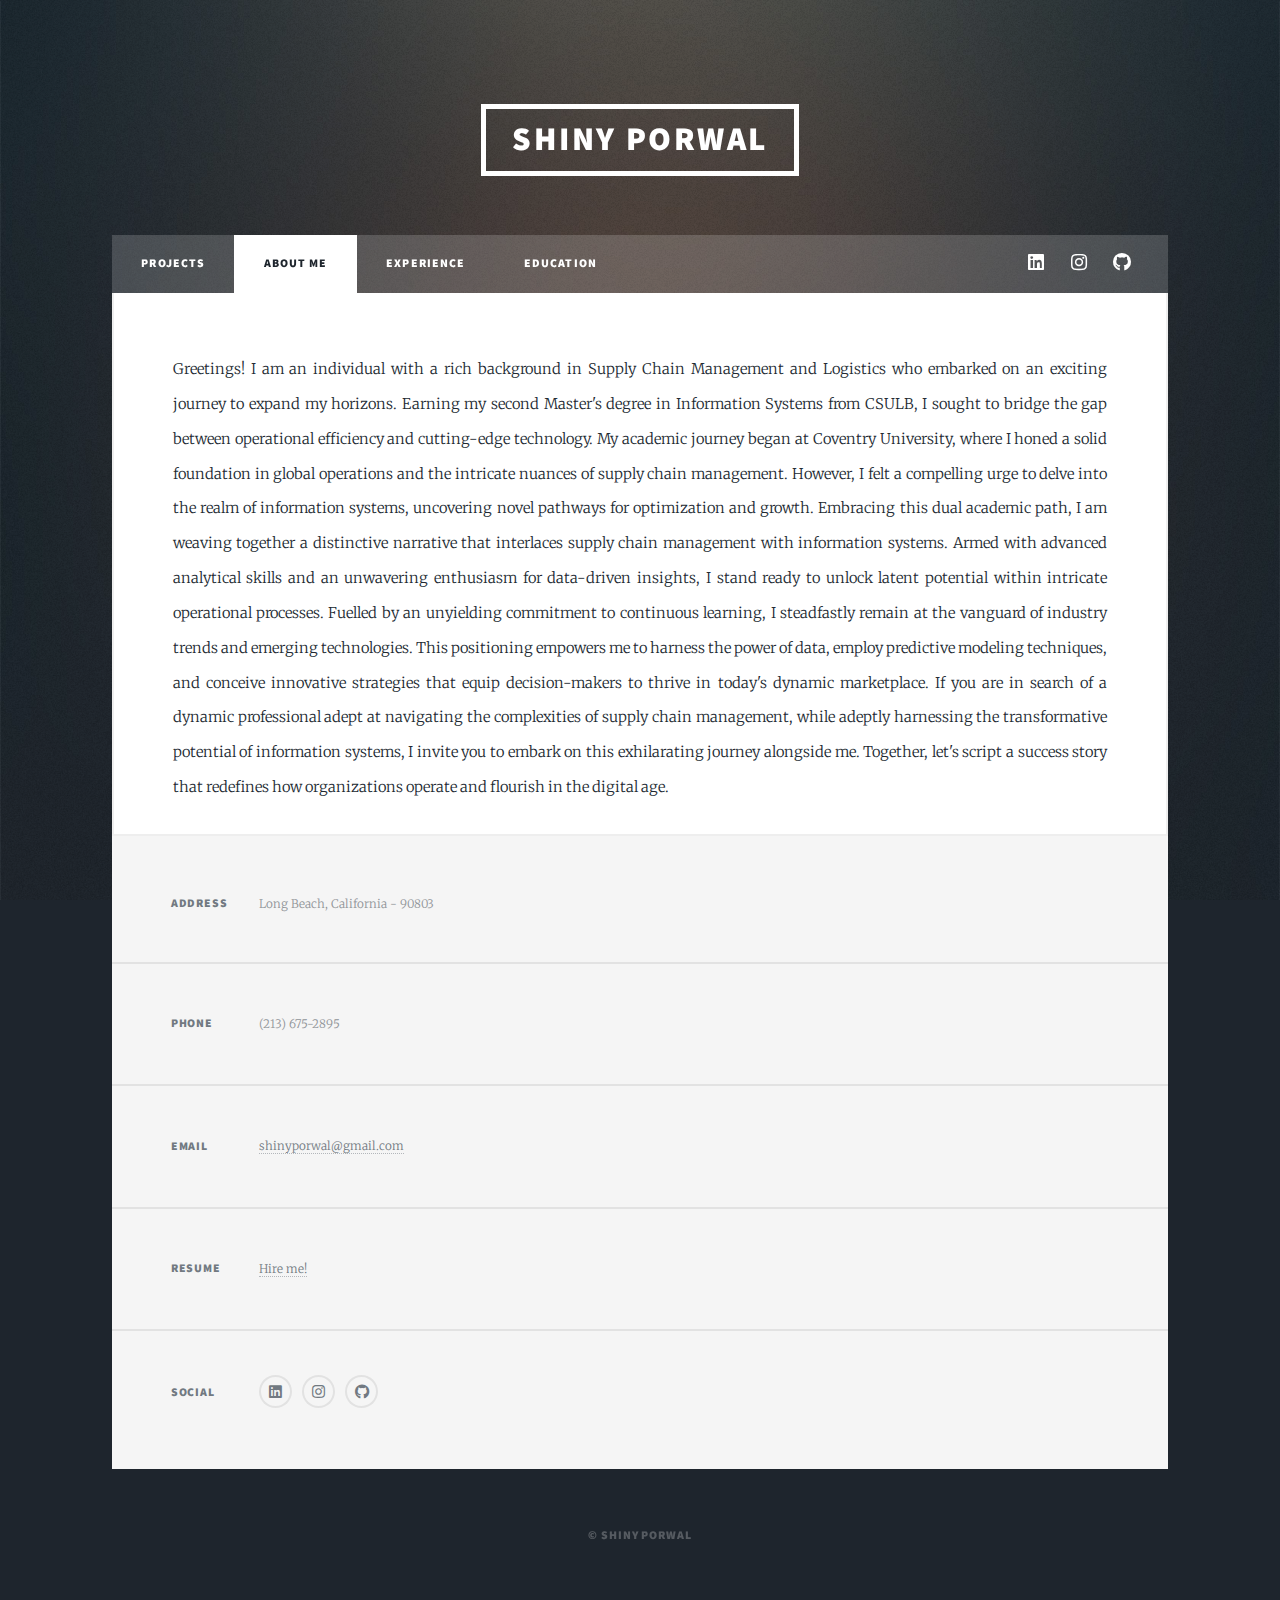
==== commit bd39204c: "Add files via upload" ====
--- a/about.html
+++ b/about.html
@@ -40,7 +40,7 @@
           </li>
           <li>
             <a
-              href="https://instagram.com/harrshithjain?igshid=OGQ5ZDc2ODk2ZA=="
+              href="https://www.instagram.com/shiny.porwal/"
               target="_blank"
               class="icon brands alt fa-instagram"
               ><span class="label">Instagram</span></a
@@ -48,7 +48,7 @@
           </li>
           <li>
             <a
-              href="https://github.com/constharshit"
+              href="https://github.com/shinyporwal"
               target="_blank"
               class="icon brands alt fa-github"
               ><span class="label">GitHub</span></a
@@ -62,45 +62,42 @@
         <!-- Box -->
 
         <div class="box">
-        
           <p>
-            I am a highly motivated individual currently pursuing an MS in
-            Computer Science, building on valuable experiences gained in my
-            family business. With a Bachelor's degree in Electronics and
-            Communication, I expanded my horizons by completing a diploma in
-            Pharmacy while actively contributing to various aspects of our
-            family enterprise. From sales to order management and team
-            leadership, my journey reflects a strong commitment to growth and
-            excellence. During my time in the family business, my fascination
-            with our ERP software sparked my curiosity, driving me towards an MS
-            in Computer Science. Though offered admission to both NYU Courant
-            and USC Viterbi, I chose USC due to my passion for tennis and the
-            welcoming climate it offers. As a proud member of USC's club tennis
-            team, I've harnessed not only athletic prowess but also vital
-            lessons in teamwork, discipline, and determination. My USC journey
-            has exposed me to transformative courses, with one standout
-            experience being the Web Technologies course under Professor Papa's
-            guidance. Creating a functional Event Search website demonstrated my
-            mastery of front-end and back-end development. Further, crafting an
-            iOS app for event discovery solidified my skills and nurtured my
-            confidence. Now, as I step into the next chapter, I am eager to
-            gather practical industry experience through an internship. My goal
-            is to contribute my expertise, foster continued growth as a software
-            engineer, and drive impact in meaningful projects. Combining a
-            strong business foundation, technical prowess, and the dedication of
-            a student-athlete, I'm primed to thrive in the realm of software
-            engineering, leaving a notable imprint wherever I go.
+            Greetings! I am an individual with a rich background in
+            Supply Chain Management and Logistics who embarked on an exciting
+            journey to expand my horizons. Earning my second Master's degree in
+            Information Systems from CSULB, I sought to bridge the gap between
+            operational efficiency and cutting-edge technology. My academic
+            journey began at Coventry University, where I honed a solid
+            foundation in global operations and the intricate nuances of supply
+            chain management. However, I felt a compelling urge to delve into
+            the realm of information systems, uncovering novel pathways for
+            optimization and growth. Embracing this dual academic path, I am
+            weaving together a distinctive narrative that interlaces supply
+            chain management with information systems. Armed with advanced
+            analytical skills and an unwavering enthusiasm for data-driven
+            insights, I stand ready to unlock latent potential within intricate
+            operational processes. Fuelled by an unyielding commitment to
+            continuous learning, I steadfastly remain at the vanguard of
+            industry trends and emerging technologies. This positioning empowers
+            me to harness the power of data, employ predictive modeling
+            techniques, and conceive innovative strategies that equip
+            decision-makers to thrive in today's dynamic marketplace. If you are
+            in search of a dynamic professional adept at navigating the
+            complexities of supply chain management, while adeptly harnessing
+            the transformative potential of information systems, I invite you to
+            embark on this exhilarating journey alongside me. Together, let's
+            script a success story that redefines how organizations operate and
+            flourish in the digital age.
           </p>
         </div>
-
-        
       </div>
 
       <footer id="footer">
         <section class="split contact">
           <section class="alt">
             <h3>Address</h3>
-            <p>Los Angeles, California - 90007</p>
+            <p>Long Beach, California - 90803</p>
           </section>
           <section>
             <h3>Phone</h3>
@@ -138,7 +135,7 @@
               </li>
               <li>
                 <a
-                  href="https://instagram.com/harrshithjain?igshid=OGQ5ZDc2ODk2ZA=="
+                  href="https://www.instagram.com/shiny.porwal/"
                   target="_blank"
                   class="icon brands alt fa-instagram"
                   ><span class="label">Instagram</span></a
@@ -146,7 +143,7 @@
               </li>
               <li>
                 <a
-                  href="https://github.com/constharshit"
+                  href="https://github.com/shinyporwal"
                   target="_blank"
                   class="icon brands alt fa-github"
                   ><span class="label">GitHub</span></a
@@ -161,7 +158,6 @@
       <div id="copyright">
         <ul>
           <li>&copy; Shiny Porwal</li>
-         
         </ul>
       </div>
     </div>
--- a/assets/css/noscript.css
+++ b/assets/css/noscript.css
@@ -1,15 +1,15 @@
 @import url(font-awesome.min.css);
 
-/*
-	Massively by HTML5 UP
-	html5up.net | @ajlkn
-	Free for personal and commercial use under the CCA 3.0 license (html5up.net/license)
+/*
+	Massively by HTML5 UP
+	html5up.net | @ajlkn
+	Free for personal and commercial use under the CCA 3.0 license (html5up.net/license)
 */
 
 /* Wrapper */
 
 	#wrapper {
-		background-color: #212931;
+		background-color: #828e9a;
 		background-image: url("../../images/overlay.png"), linear-gradient(0deg, rgba(0, 0, 0, 0.1), rgba(0, 0, 0, 0.1)), url("../../images/bg.jpg");
 		background-size: auto,								auto,														100% auto;
 		background-position: center,								center,														top center;
